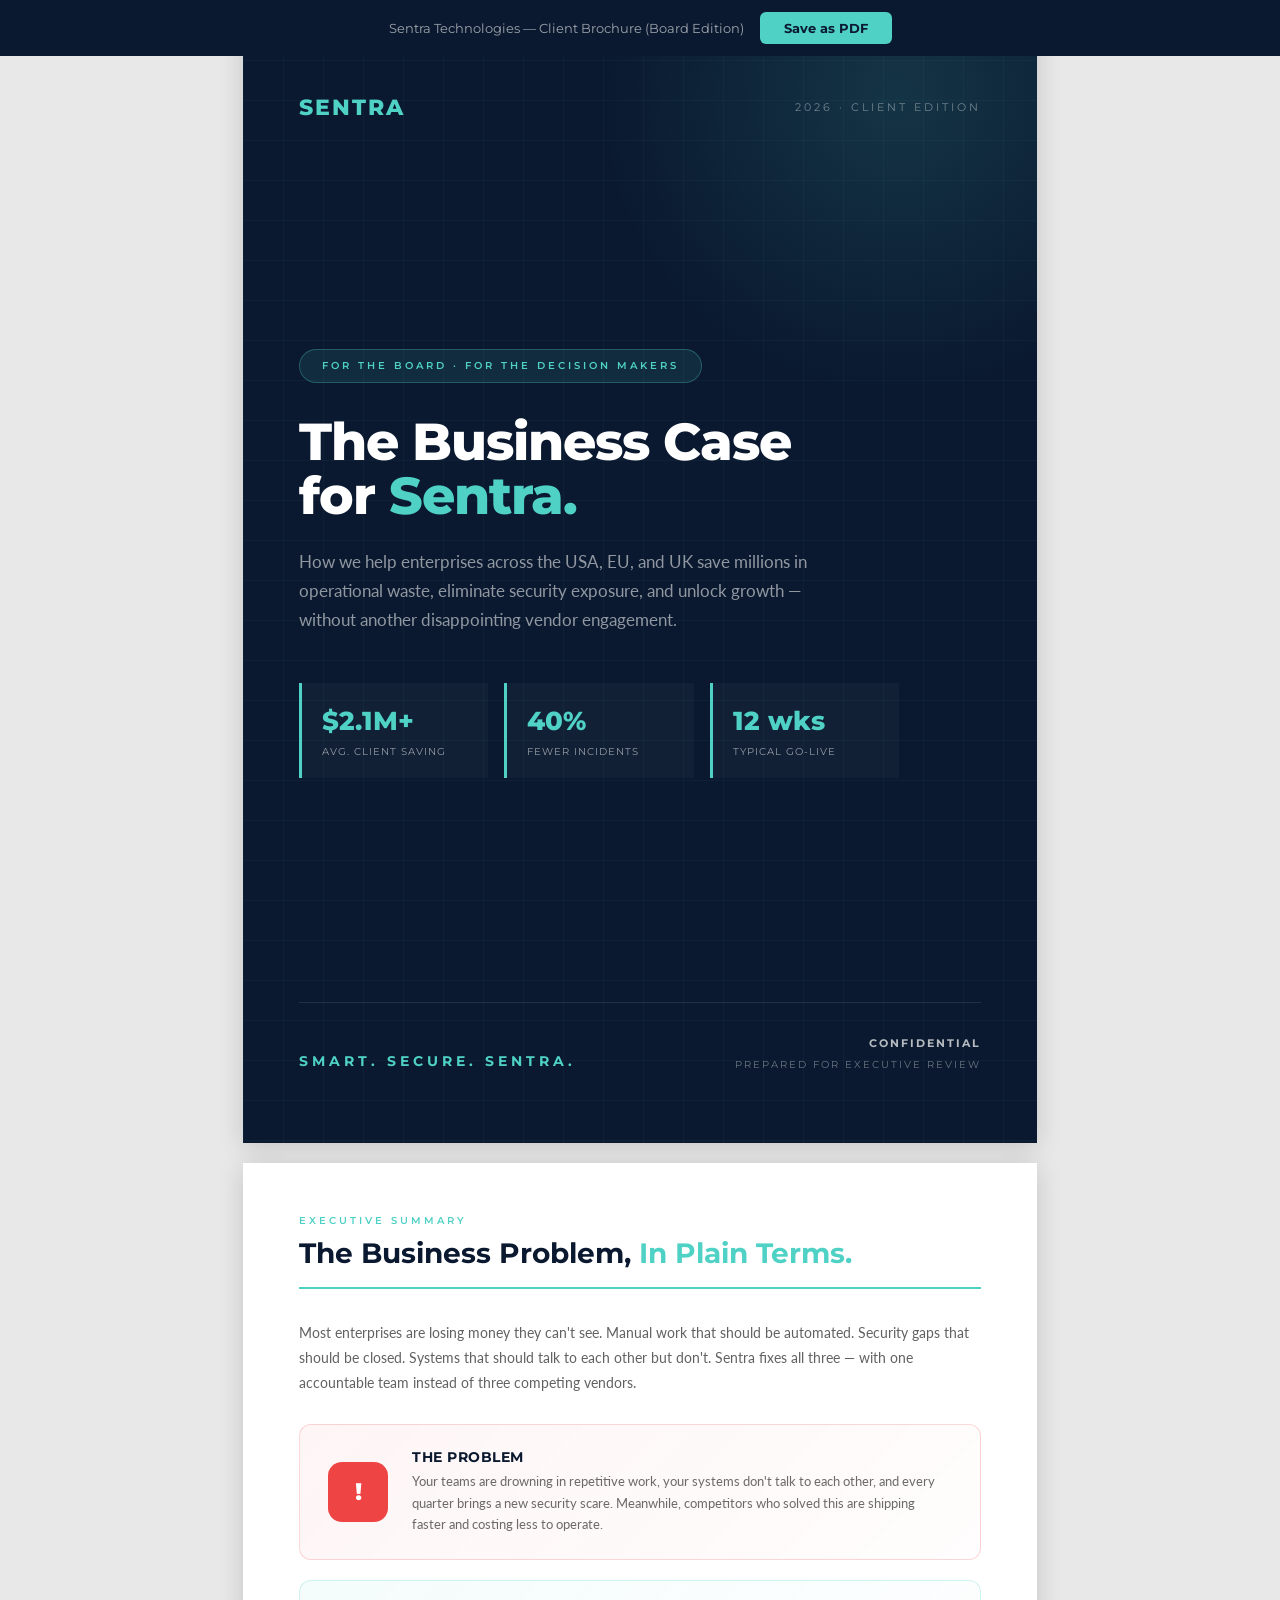
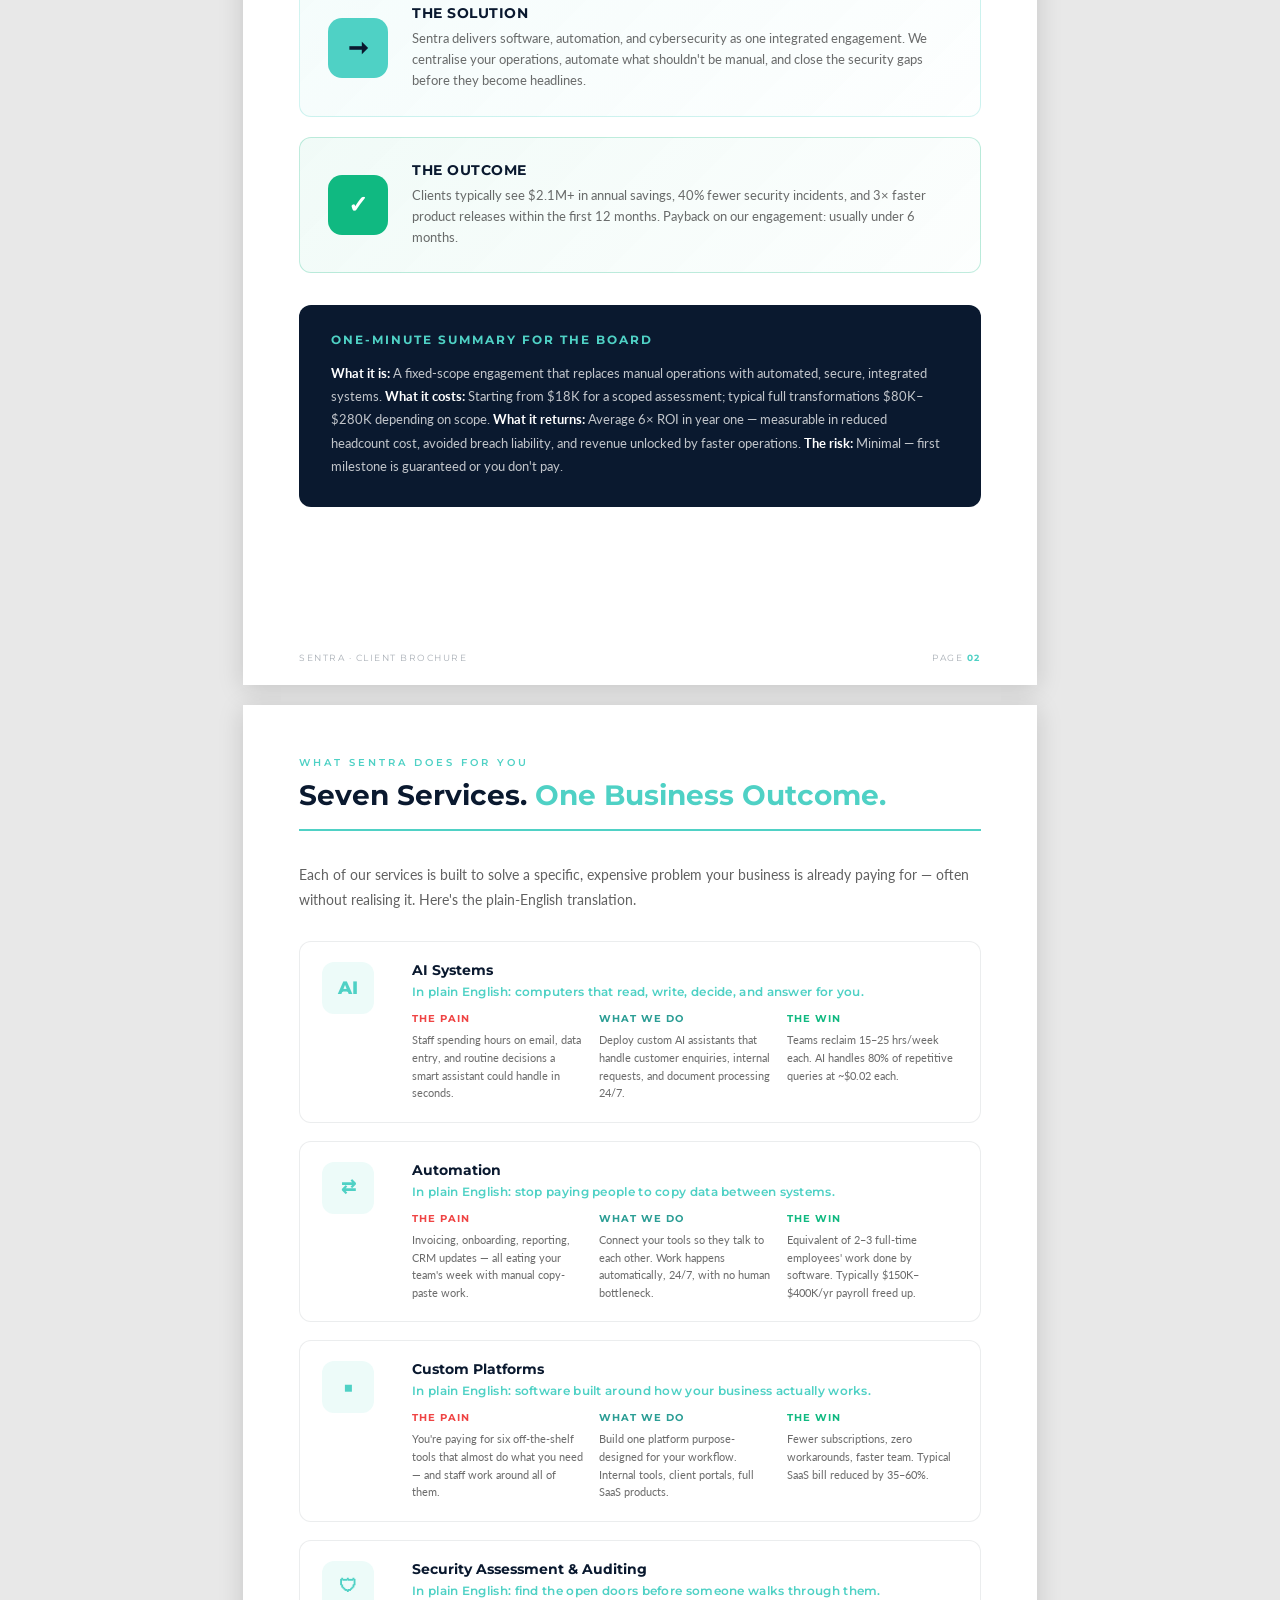
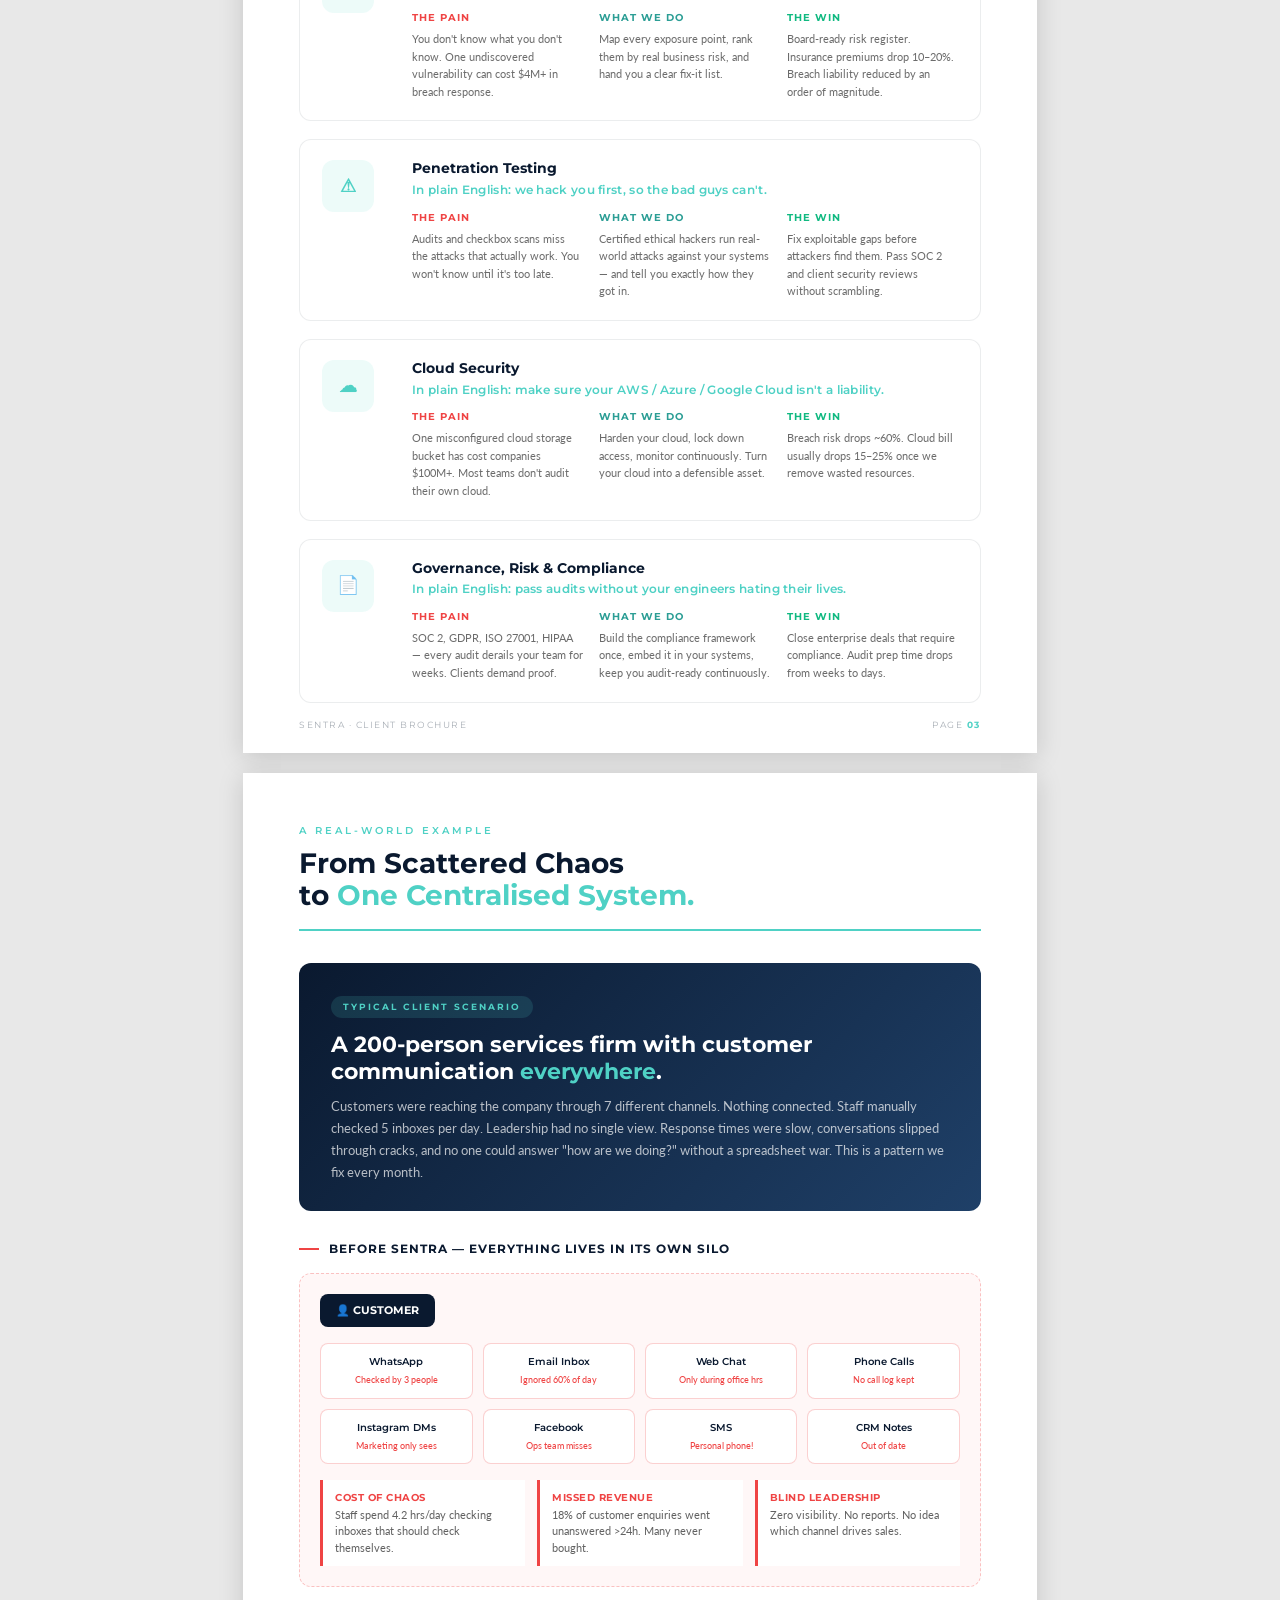
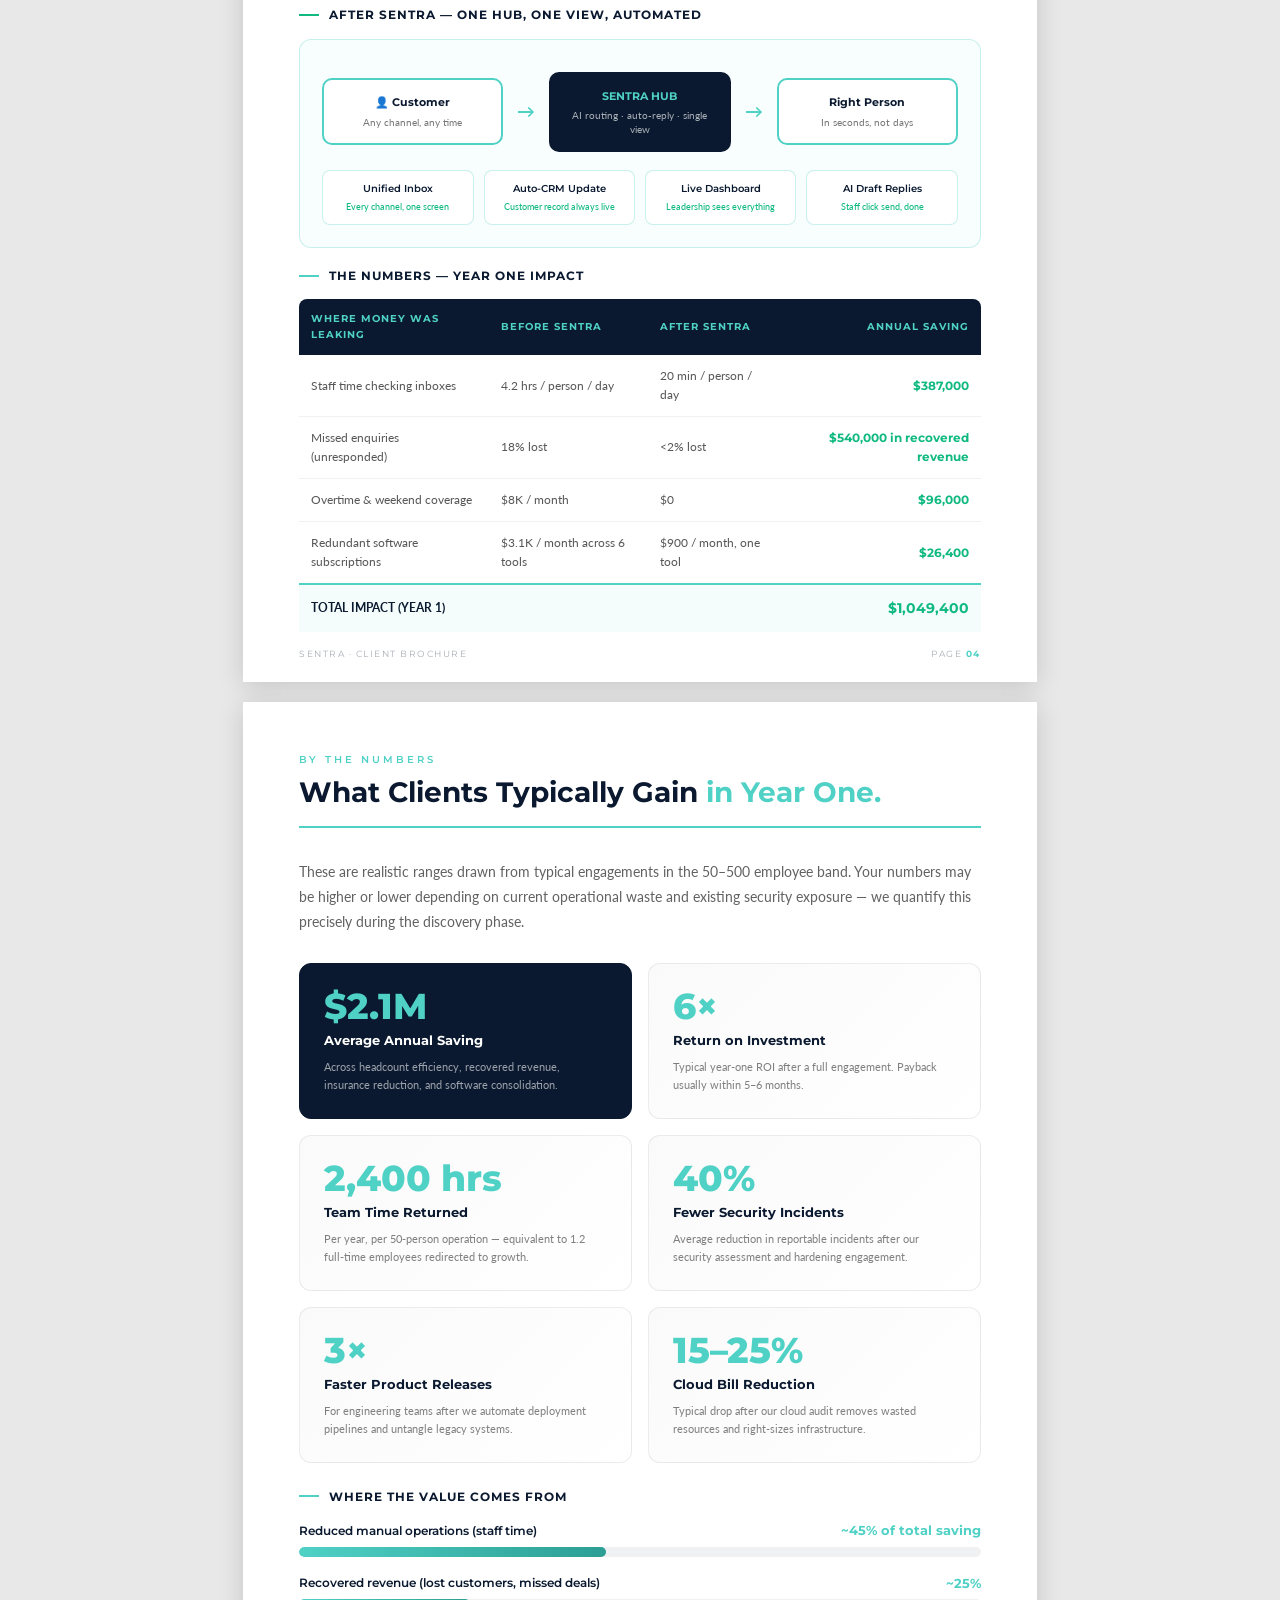
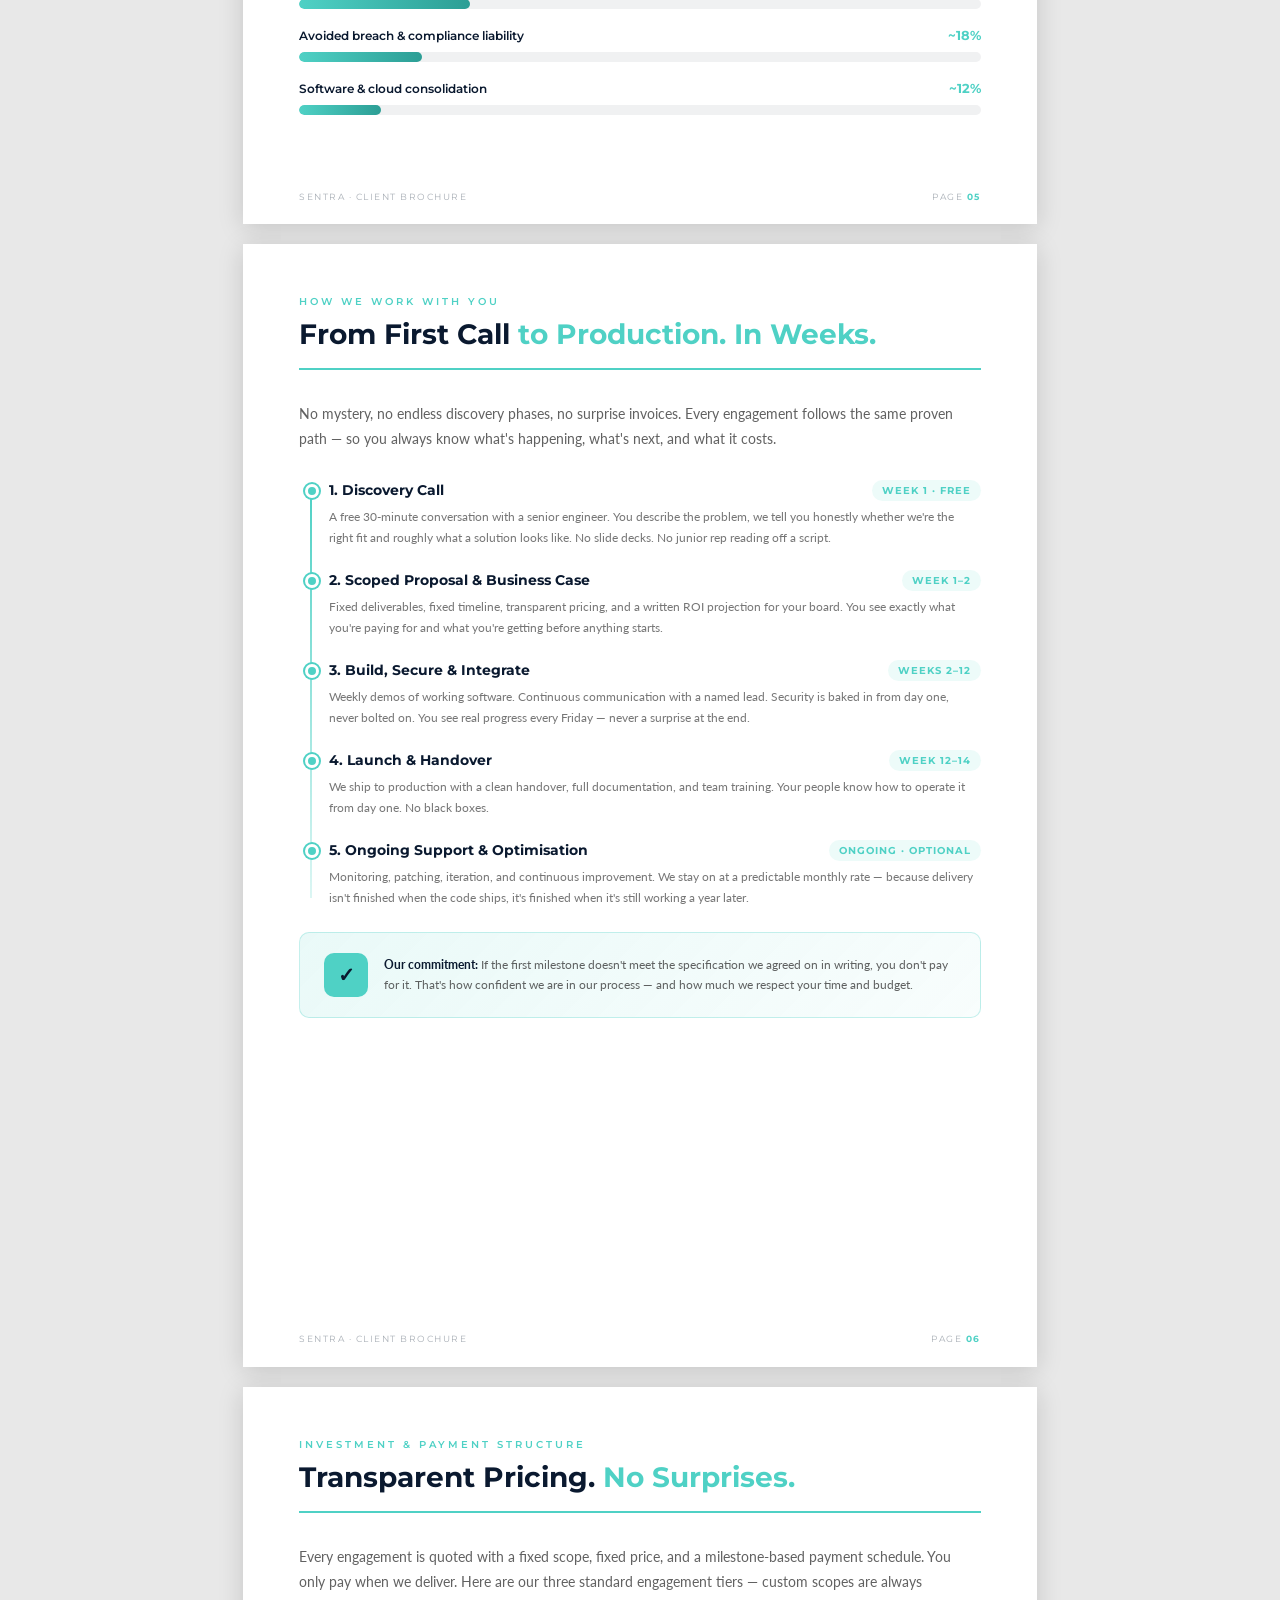
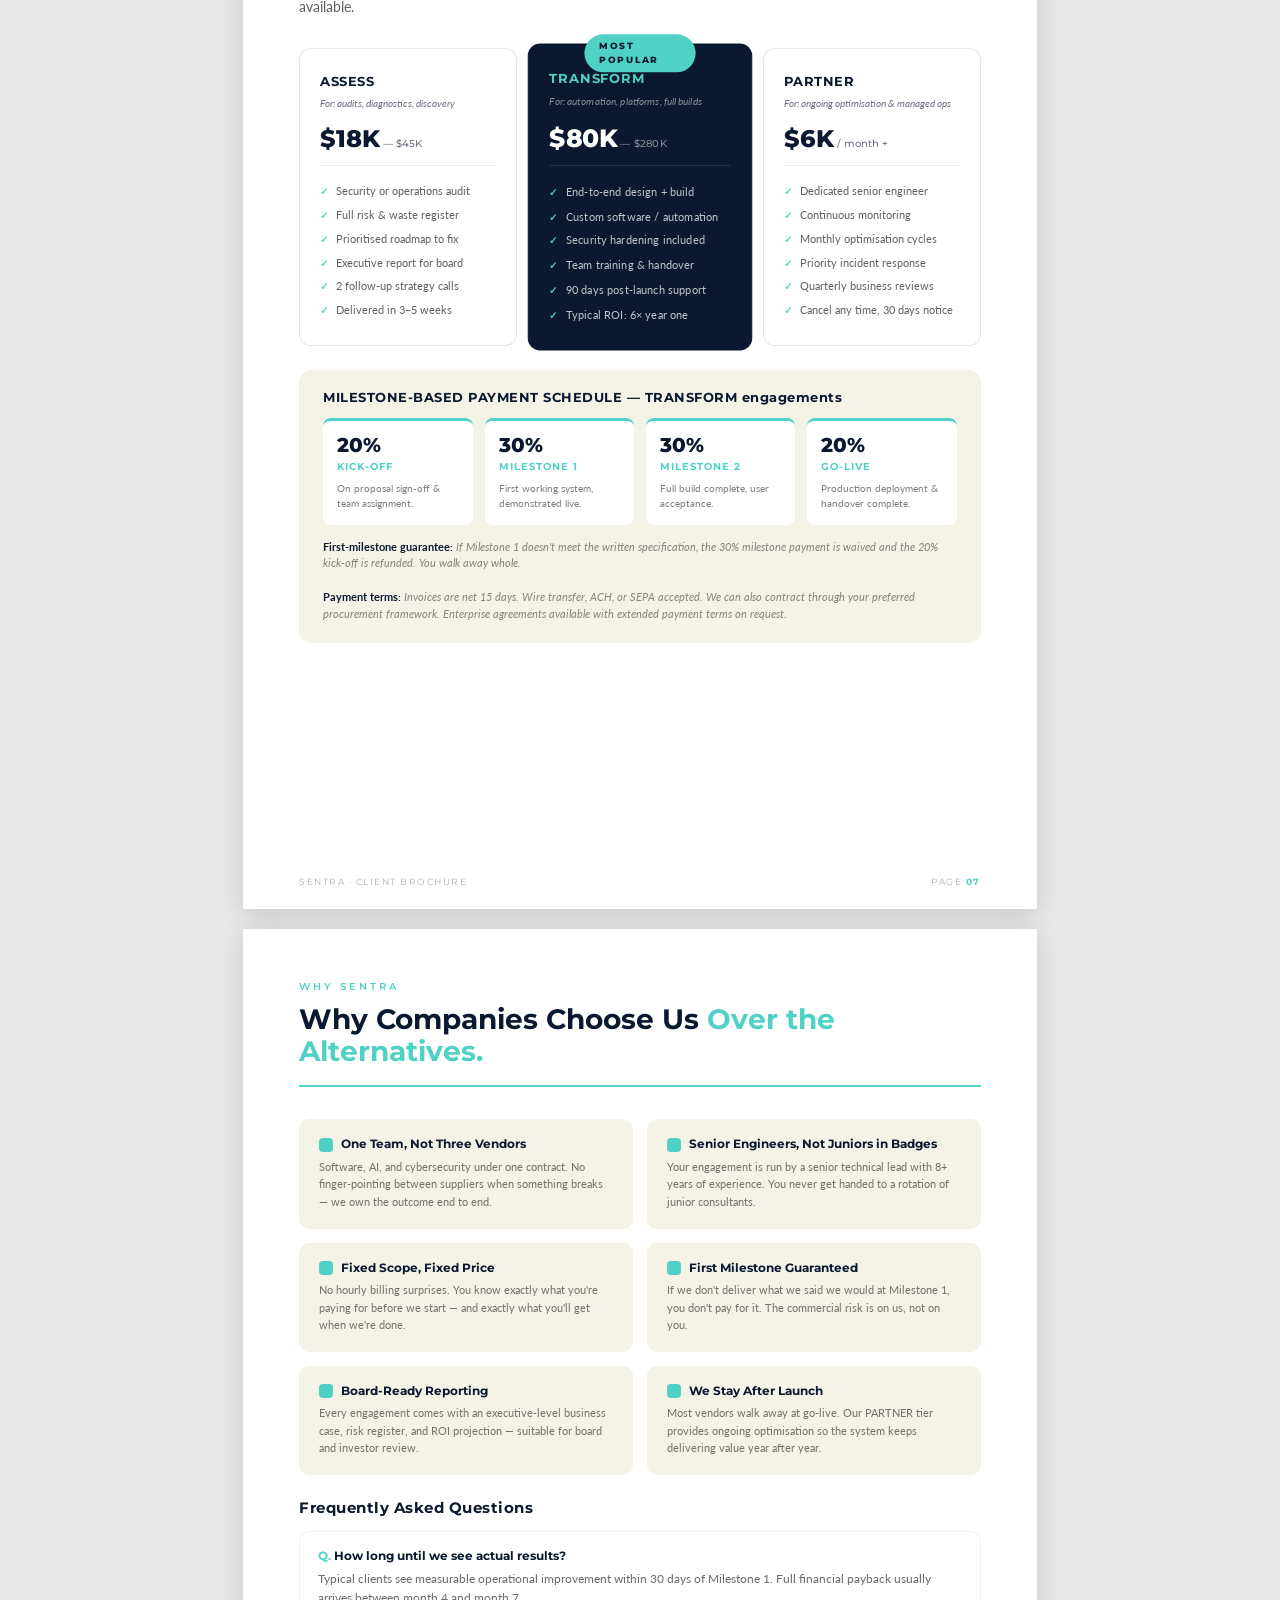
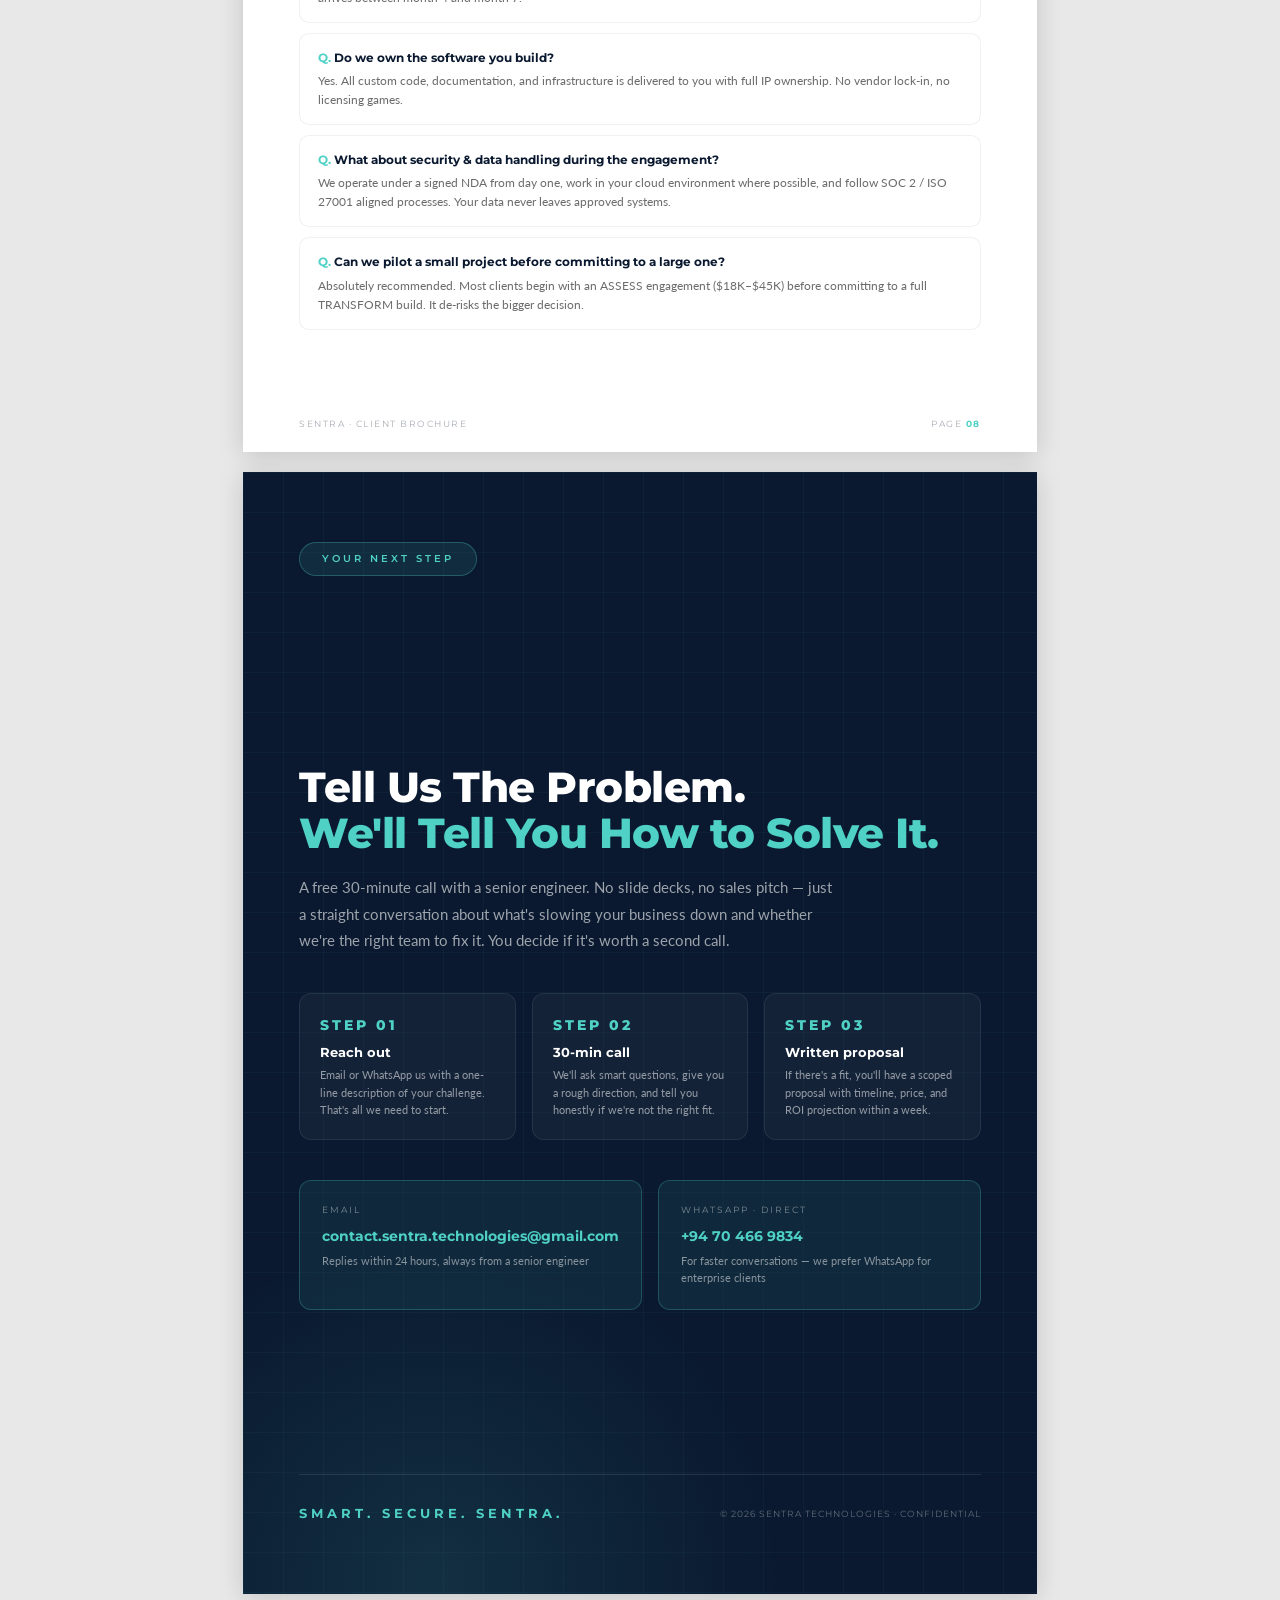
==== brochure-client.html @ e2a55023 "Add board-ready client brochure with flow chart, figures, and payment structure Co-Authored-By: Clau" ====
<!DOCTYPE html>
<html lang="en">
<head>
    <meta charset="UTF-8">
    <meta name="viewport" content="width=device-width, initial-scale=1.0">
    <title>Sentra Technologies — Client Brochure</title>
    <link href="https://fonts.googleapis.com/css2?family=Montserrat:wght@400;500;600;700;800&family=Lato:wght@300;400;700&display=swap" rel="stylesheet">
    <style>
        @page { size: A4; margin: 0; }
        @media print {
            body { -webkit-print-color-adjust: exact; print-color-adjust: exact; }
            .page { page-break-after: always; break-after: page; }
            .page:last-child { page-break-after: avoid; }
            .print-bar { display: none !important; }
        }

        *, *::before, *::after { margin: 0; padding: 0; box-sizing: border-box; }
        :root {
            --primary: #0A192F;
            --secondary: #1F4068;
            --accent: #4FD1C5;
            --accent-dark: #2C9E95;
            --light: #F5F2E7;
            --dark: #2C2C2C;
            --muted: #6b7280;
            --white: #ffffff;
            --success: #10b981;
            --warning: #f59e0b;
            --danger: #ef4444;
        }
        body {
            font-family: 'Lato', sans-serif;
            color: var(--dark);
            background: #e8e8e8;
            line-height: 1.6;
            -webkit-font-smoothing: antialiased;
        }
        h1, h2, h3, h4, h5 { font-family: 'Montserrat', sans-serif; line-height: 1.2; }

        .page {
            width: 210mm; min-height: 297mm;
            margin: 20px auto; background: var(--white);
            box-shadow: 0 4px 24px rgba(0,0,0,0.15);
            position: relative; overflow: hidden;
        }
        .page-inner { padding: 50px 56px; }

        /* Page number footer */
        .page-footer {
            position: absolute; bottom: 20px; left: 56px; right: 56px;
            display: flex; justify-content: space-between; align-items: center;
            font-family: 'Montserrat', sans-serif; font-size: 9px;
            color: rgba(10,25,47,0.35); letter-spacing: 1.5px; text-transform: uppercase;
        }
        .page-footer strong { color: var(--accent); font-weight: 700; }

        /* ============ PAGE 1: COVER ============ */
        .cover {
            background: var(--primary);
            display: flex; flex-direction: column; justify-content: space-between;
            padding: 70px 56px; position: relative; overflow: hidden;
            min-height: 297mm;
        }
        .cover::before {
            content: ''; position: absolute; inset: 0;
            background-image:
                linear-gradient(rgba(79, 209, 197, 0.04) 1px, transparent 1px),
                linear-gradient(90deg, rgba(79, 209, 197, 0.04) 1px, transparent 1px);
            background-size: 40px 40px;
        }
        .cover::after {
            content: ''; position: absolute;
            top: -20%; right: -20%; width: 600px; height: 600px;
            background: radial-gradient(circle, rgba(79, 209, 197, 0.15), transparent 70%);
            border-radius: 50%;
        }
        .cover-top, .cover-mid, .cover-bot { position: relative; z-index: 1; }
        .cover-top {
            display: flex; align-items: center; justify-content: space-between;
        }
        .cover-logo {
            font-family: 'Montserrat', sans-serif; font-weight: 800;
            color: var(--accent); font-size: 22px; letter-spacing: 2px;
        }
        .cover-year {
            color: rgba(255,255,255,0.4); font-family: 'Montserrat', sans-serif;
            font-size: 11px; letter-spacing: 3px;
        }
        .cover-badge {
            display: inline-block; padding: 8px 22px;
            background: rgba(79, 209, 197, 0.1); border: 1px solid rgba(79, 209, 197, 0.3);
            border-radius: 50px; color: var(--accent);
            font-family: 'Montserrat', sans-serif; font-weight: 600; font-size: 10px;
            letter-spacing: 3px; text-transform: uppercase; margin-bottom: 32px;
        }
        .cover h1 {
            color: var(--white); font-size: 52px; font-weight: 800;
            line-height: 1.05; letter-spacing: -1px; margin-bottom: 24px;
        }
        .cover h1 span { color: var(--accent); }
        .cover-sub {
            color: rgba(255,255,255,0.55); font-size: 17px;
            max-width: 560px; line-height: 1.7; margin-bottom: 48px;
        }
        .cover-stats-row {
            display: grid; grid-template-columns: repeat(3, 1fr); gap: 16px;
            max-width: 600px;
        }
        .cover-stat {
            padding: 18px 20px; border-left: 3px solid var(--accent);
            background: rgba(255,255,255,0.03);
        }
        .cover-stat .num {
            font-family: 'Montserrat', sans-serif; font-weight: 800;
            font-size: 26px; color: var(--accent); margin-bottom: 2px;
        }
        .cover-stat .lbl {
            font-size: 10px; color: rgba(255,255,255,0.55);
            font-family: 'Montserrat', sans-serif; letter-spacing: 1px; text-transform: uppercase;
        }
        .cover-bot {
            display: flex; align-items: flex-end; justify-content: space-between;
            padding-top: 32px; border-top: 1px solid rgba(255,255,255,0.1);
        }
        .cover-tagline {
            color: var(--accent); font-family: 'Montserrat', sans-serif;
            font-weight: 700; font-size: 14px; letter-spacing: 4px;
        }
        .cover-doc {
            color: rgba(255,255,255,0.4); font-family: 'Montserrat', sans-serif;
            font-size: 10px; letter-spacing: 2px; text-align: right;
        }
        .cover-doc strong { color: rgba(255,255,255,0.7); display: block; font-size: 11px; margin-bottom: 4px; }

        /* ============ COMMON PAGE HEADER ============ */
        .page-header {
            margin-bottom: 32px; padding-bottom: 18px;
            border-bottom: 2px solid var(--accent);
        }
        .page-label {
            font-family: 'Montserrat', sans-serif; font-weight: 600;
            font-size: 10px; letter-spacing: 3px; text-transform: uppercase;
            color: var(--accent); margin-bottom: 8px;
        }
        .page-title {
            font-size: 28px; font-weight: 700; color: var(--primary); line-height: 1.15;
        }
        .page-title span { color: var(--accent); }
        .page-intro {
            font-size: 13.5px; color: rgba(44,44,44,0.75);
            line-height: 1.85; margin-bottom: 28px;
        }

        /* ============ PAGE 2: EXECUTIVE SUMMARY ============ */
        .exec-grid {
            display: grid; grid-template-columns: 1fr; gap: 20px;
        }
        .exec-card {
            padding: 24px 28px; border-radius: 12px;
            border: 1px solid rgba(10,25,47,0.08);
            display: grid; grid-template-columns: 60px 1fr; gap: 24px;
            align-items: center;
        }
        .exec-card.problem { background: linear-gradient(135deg, rgba(239,68,68,0.05), rgba(239,68,68,0.01)); border-color: rgba(239,68,68,0.2); }
        .exec-card.solution { background: linear-gradient(135deg, rgba(79,209,197,0.06), rgba(79,209,197,0.01)); border-color: rgba(79,209,197,0.25); }
        .exec-card.outcome { background: linear-gradient(135deg, rgba(16,185,129,0.06), rgba(16,185,129,0.01)); border-color: rgba(16,185,129,0.25); }
        .exec-icon {
            width: 60px; height: 60px; border-radius: 14px;
            display: flex; align-items: center; justify-content: center;
            font-family: 'Montserrat', sans-serif; font-weight: 800; font-size: 24px;
        }
        .exec-card.problem .exec-icon { background: var(--danger); color: var(--white); }
        .exec-card.solution .exec-icon { background: var(--accent); color: var(--primary); }
        .exec-card.outcome .exec-icon { background: var(--success); color: var(--white); }
        .exec-card h4 {
            font-size: 14px; font-weight: 700; color: var(--primary); margin-bottom: 6px;
            letter-spacing: 0.5px;
        }
        .exec-card p { font-size: 12.5px; color: rgba(44,44,44,0.7); line-height: 1.7; }

        .board-summary {
            margin-top: 32px; padding: 28px 32px;
            background: var(--primary); border-radius: 12px; color: var(--white);
        }
        .board-summary h4 {
            font-size: 12px; color: var(--accent); letter-spacing: 2px;
            text-transform: uppercase; margin-bottom: 14px;
        }
        .board-summary p { font-size: 13px; line-height: 1.8; color: rgba(255,255,255,0.75); }
        .board-summary p strong { color: var(--white); }

        /* ============ PAGE 3: WHAT WE DO (translated) ============ */
        .product-list { display: flex; flex-direction: column; gap: 18px; }
        .product-row {
            display: grid; grid-template-columns: 70px 1fr;
            gap: 20px; padding: 20px 22px;
            border-radius: 12px; border: 1px solid rgba(10,25,47,0.08);
            background: var(--white);
        }
        .product-row:hover { border-color: rgba(79,209,197,0.3); }
        .product-ico {
            width: 52px; height: 52px; border-radius: 12px;
            background: rgba(79,209,197,0.1); color: var(--accent);
            display: flex; align-items: center; justify-content: center;
            font-family: 'Montserrat', sans-serif; font-weight: 800; font-size: 18px;
        }
        .product-body h4 {
            font-size: 14px; font-weight: 700; color: var(--primary); margin-bottom: 4px;
        }
        .product-translate {
            font-size: 11.5px; color: var(--accent);
            font-family: 'Montserrat', sans-serif; font-weight: 600;
            margin-bottom: 10px; letter-spacing: 0.3px;
        }
        .product-rowline {
            display: grid; grid-template-columns: 1fr 1fr 1fr;
            gap: 16px; margin-top: 10px;
        }
        .product-cell {
            font-size: 11px; line-height: 1.6;
        }
        .product-cell .k {
            display: block; font-family: 'Montserrat', sans-serif;
            font-weight: 700; color: var(--primary);
            font-size: 10px; letter-spacing: 1px; text-transform: uppercase;
            margin-bottom: 4px;
        }
        .product-cell.pain .k { color: var(--danger); }
        .product-cell.fix .k { color: var(--accent-dark); }
        .product-cell.win .k { color: var(--success); }
        .product-cell p { color: rgba(44,44,44,0.7); font-size: 11px; }

        /* ============ PAGE 4-5: FLOW CHART CASE STUDY ============ */
        .case-hero {
            background: linear-gradient(135deg, var(--primary), var(--secondary));
            color: var(--white); padding: 28px 32px; border-radius: 12px;
            margin-bottom: 28px;
        }
        .case-hero-label {
            display: inline-block; padding: 4px 12px;
            background: rgba(79,209,197,0.15); color: var(--accent);
            border-radius: 50px; font-family: 'Montserrat', sans-serif;
            font-size: 9px; font-weight: 700; letter-spacing: 2px;
            text-transform: uppercase; margin-bottom: 14px;
        }
        .case-hero h3 {
            font-size: 22px; font-weight: 700; margin-bottom: 10px;
        }
        .case-hero h3 span { color: var(--accent); }
        .case-hero p { font-size: 13px; color: rgba(255,255,255,0.7); line-height: 1.7; }

        .flow-title {
            font-family: 'Montserrat', sans-serif; font-size: 12px;
            font-weight: 700; color: var(--primary); margin-bottom: 14px;
            letter-spacing: 1px; text-transform: uppercase;
            display: flex; align-items: center; gap: 10px;
        }
        .flow-title::before {
            content: ''; width: 20px; height: 2px; background: var(--accent);
        }
        .flow-title.bad::before { background: var(--danger); }
        .flow-title.good::before { background: var(--success); }

        /* BEFORE (messy) */
        .flow-before {
            background: rgba(239,68,68,0.04); border: 1px dashed rgba(239,68,68,0.3);
            border-radius: 12px; padding: 20px; margin-bottom: 18px;
            position: relative;
        }
        .flow-customer {
            display: inline-block; padding: 8px 16px;
            background: var(--primary); color: var(--white); border-radius: 8px;
            font-family: 'Montserrat', sans-serif; font-size: 11px; font-weight: 700;
            margin-bottom: 16px;
        }
        .chaos-grid {
            display: grid; grid-template-columns: repeat(4, 1fr); gap: 10px;
        }
        .chaos-node {
            padding: 10px 12px; border-radius: 8px;
            background: var(--white); border: 1px solid rgba(239,68,68,0.25);
            font-family: 'Montserrat', sans-serif; font-size: 10px;
            font-weight: 600; color: var(--primary); text-align: center;
            position: relative;
        }
        .chaos-node .sub {
            display: block; font-weight: 500; font-size: 9px;
            color: var(--danger); margin-top: 3px; letter-spacing: 0;
            text-transform: none; font-family: 'Lato', sans-serif;
        }
        .chaos-problems {
            display: grid; grid-template-columns: repeat(3, 1fr); gap: 12px;
            margin-top: 16px;
        }
        .chaos-prob {
            padding: 10px 12px; background: var(--white);
            border-left: 3px solid var(--danger); font-size: 11px;
            color: rgba(44,44,44,0.75); line-height: 1.5;
        }
        .chaos-prob strong { display: block; color: var(--danger); font-size: 10px;
            font-family: 'Montserrat', sans-serif; margin-bottom: 2px;
            letter-spacing: 0.5px; text-transform: uppercase; }

        /* AFTER (clean) */
        .flow-after {
            background: rgba(79,209,197,0.04); border: 1px solid rgba(79,209,197,0.3);
            border-radius: 12px; padding: 22px; margin-bottom: 18px;
            position: relative;
        }
        .clean-flow {
            display: grid; grid-template-columns: 1fr 30px 1fr 30px 1fr;
            align-items: center; gap: 8px; margin: 10px 0 18px;
        }
        .clean-node {
            padding: 14px 10px; border-radius: 10px;
            background: var(--white); border: 2px solid var(--accent);
            text-align: center;
        }
        .clean-node.hub {
            background: var(--primary); border-color: var(--primary); color: var(--white);
        }
        .clean-node .n-title {
            font-family: 'Montserrat', sans-serif; font-size: 11px;
            font-weight: 700; color: var(--primary); margin-bottom: 4px;
        }
        .clean-node.hub .n-title { color: var(--accent); }
        .clean-node .n-sub {
            font-size: 9.5px; color: rgba(44,44,44,0.65); line-height: 1.4;
        }
        .clean-node.hub .n-sub { color: rgba(255,255,255,0.65); }
        .arrow {
            text-align: center; color: var(--accent); font-size: 18px; font-weight: 700;
        }
        .output-row {
            display: grid; grid-template-columns: repeat(4, 1fr); gap: 10px;
        }
        .output-node {
            padding: 10px 8px; border-radius: 8px;
            background: var(--white); border: 1px solid rgba(79,209,197,0.3);
            font-family: 'Montserrat', sans-serif; font-size: 10px;
            font-weight: 600; color: var(--primary); text-align: center;
        }
        .output-node .sub {
            display: block; font-weight: 500; font-size: 9px;
            color: var(--success); margin-top: 3px;
            font-family: 'Lato', sans-serif; text-transform: none;
        }

        /* Savings table */
        .savings-table {
            width: 100%; border-collapse: collapse; margin-top: 8px;
            font-size: 11.5px;
        }
        .savings-table thead th {
            background: var(--primary); color: var(--accent);
            padding: 12px; text-align: left;
            font-family: 'Montserrat', sans-serif; font-size: 10px;
            letter-spacing: 1px; text-transform: uppercase;
        }
        .savings-table thead th:first-child { border-top-left-radius: 8px; }
        .savings-table thead th:last-child { border-top-right-radius: 8px; text-align: right; }
        .savings-table tbody td {
            padding: 12px; border-bottom: 1px solid rgba(10,25,47,0.06);
            color: rgba(44,44,44,0.8);
        }
        .savings-table tbody td:last-child {
            text-align: right; font-family: 'Montserrat', sans-serif;
            font-weight: 700; color: var(--success);
        }
        .savings-table tbody tr:last-child td {
            border-bottom: none; background: rgba(79,209,197,0.06);
            font-weight: 700; color: var(--primary);
            border-top: 2px solid var(--accent);
        }
        .savings-table tbody tr:last-child td:last-child {
            color: var(--success); font-size: 14px;
        }

        /* ============ PAGE 6: FIGURES ============ */
        .figures-grid {
            display: grid; grid-template-columns: repeat(2, 1fr);
            gap: 16px; margin-bottom: 24px;
        }
        .fig-card {
            padding: 24px; border-radius: 12px;
            border: 1px solid rgba(10,25,47,0.08);
            background: linear-gradient(135deg, #fafafa, var(--white));
        }
        .fig-card .fig-num {
            font-family: 'Montserrat', sans-serif; font-weight: 800;
            font-size: 36px; color: var(--accent); line-height: 1; margin-bottom: 6px;
        }
        .fig-card .fig-label {
            font-family: 'Montserrat', sans-serif; font-weight: 700;
            font-size: 13px; color: var(--primary); margin-bottom: 8px;
        }
        .fig-card .fig-desc {
            font-size: 11px; color: rgba(44,44,44,0.6); line-height: 1.6;
        }
        .fig-card.primary {
            background: var(--primary); border-color: var(--primary);
        }
        .fig-card.primary .fig-num { color: var(--accent); }
        .fig-card.primary .fig-label { color: var(--white); }
        .fig-card.primary .fig-desc { color: rgba(255,255,255,0.6); }

        .impact-bars { margin-top: 8px; }
        .impact-bar {
            margin-bottom: 16px;
        }
        .impact-bar-label {
            display: flex; justify-content: space-between; align-items: center;
            margin-bottom: 6px;
        }
        .impact-bar-label .metric {
            font-family: 'Montserrat', sans-serif; font-size: 12px;
            font-weight: 600; color: var(--primary);
        }
        .impact-bar-label .val {
            font-family: 'Montserrat', sans-serif; font-size: 13px;
            font-weight: 700; color: var(--accent);
        }
        .impact-bar-track {
            height: 10px; background: rgba(10,25,47,0.06);
            border-radius: 6px; overflow: hidden;
        }
        .impact-bar-fill {
            height: 100%; background: linear-gradient(90deg, var(--accent), var(--accent-dark));
            border-radius: 6px;
        }

        /* ============ PAGE 7: ENGAGEMENT ============ */
        .engage-timeline {
            position: relative; padding-left: 30px; margin-top: 10px;
        }
        .engage-timeline::before {
            content: ''; position: absolute; top: 10px; bottom: 10px; left: 11px;
            width: 2px; background: linear-gradient(to bottom, var(--accent), rgba(79,209,197,0.2));
        }
        .engage-step {
            position: relative; margin-bottom: 22px;
        }
        .engage-step::before {
            content: ''; position: absolute; left: -24px; top: 4px;
            width: 14px; height: 14px; border-radius: 50%;
            background: var(--accent); border: 3px solid var(--white);
            box-shadow: 0 0 0 2px var(--accent);
        }
        .engage-step-head {
            display: flex; align-items: center; justify-content: space-between;
            margin-bottom: 6px;
        }
        .engage-step h4 {
            font-size: 14px; font-weight: 700; color: var(--primary);
        }
        .engage-step .week {
            font-family: 'Montserrat', sans-serif; font-size: 9.5px;
            font-weight: 700; color: var(--accent);
            padding: 3px 10px; background: rgba(79,209,197,0.1);
            border-radius: 50px; letter-spacing: 1px; text-transform: uppercase;
        }
        .engage-step p { font-size: 12px; color: rgba(44,44,44,0.65); line-height: 1.7; }

        .guarantee-bar {
            margin-top: 24px; padding: 20px 24px;
            background: linear-gradient(135deg, rgba(79,209,197,0.12), rgba(79,209,197,0.04));
            border: 1px solid rgba(79,209,197,0.3); border-radius: 10px;
            display: flex; align-items: center; gap: 16px;
        }
        .guarantee-badge {
            flex-shrink: 0; width: 44px; height: 44px; border-radius: 10px;
            background: var(--accent); color: var(--primary);
            display: flex; align-items: center; justify-content: center;
            font-weight: 800; font-size: 20px; font-family: 'Montserrat', sans-serif;
        }
        .guarantee-bar p {
            font-size: 12px; color: rgba(44,44,44,0.75); line-height: 1.7;
        }
        .guarantee-bar strong { color: var(--primary); }

        /* ============ PAGE 8: PAYMENT ============ */
        .tier-grid {
            display: grid; grid-template-columns: repeat(3, 1fr); gap: 14px;
            margin-bottom: 24px;
        }
        .tier-card {
            padding: 22px 20px; border-radius: 12px;
            border: 1px solid rgba(10,25,47,0.1);
            background: var(--white); position: relative;
        }
        .tier-card.featured {
            background: var(--primary); border-color: var(--primary);
            transform: scale(1.03);
        }
        .tier-card.featured .tier-feat-tag {
            position: absolute; top: -10px; left: 50%; transform: translateX(-50%);
            padding: 4px 14px; background: var(--accent); color: var(--primary);
            border-radius: 50px; font-family: 'Montserrat', sans-serif;
            font-size: 9px; font-weight: 800; letter-spacing: 1.5px;
            text-transform: uppercase;
        }
        .tier-name {
            font-family: 'Montserrat', sans-serif; font-weight: 700;
            font-size: 13px; color: var(--primary); margin-bottom: 4px;
            letter-spacing: 0.5px;
        }
        .tier-card.featured .tier-name { color: var(--accent); }
        .tier-for {
            font-size: 10px; color: var(--muted); margin-bottom: 16px;
            font-style: italic;
        }
        .tier-card.featured .tier-for { color: rgba(255,255,255,0.5); }
        .tier-price {
            font-family: 'Montserrat', sans-serif; font-weight: 800;
            font-size: 24px; color: var(--primary); line-height: 1; margin-bottom: 4px;
        }
        .tier-card.featured .tier-price { color: var(--white); }
        .tier-price .per {
            font-size: 10px; color: var(--muted); font-weight: 500;
        }
        .tier-card.featured .tier-price .per { color: rgba(255,255,255,0.5); }
        .tier-divider {
            height: 1px; background: rgba(10,25,47,0.08); margin: 14px 0;
        }
        .tier-card.featured .tier-divider { background: rgba(255,255,255,0.1); }
        .tier-features { list-style: none; }
        .tier-features li {
            font-size: 10.5px; color: rgba(44,44,44,0.75); padding: 4px 0 4px 16px;
            position: relative; line-height: 1.5;
        }
        .tier-card.featured .tier-features li { color: rgba(255,255,255,0.75); }
        .tier-features li::before {
            content: '\2713'; position: absolute; left: 0; top: 4px;
            color: var(--accent); font-weight: 700; font-size: 10px;
        }

        .pay-schedule {
            margin-top: 12px;
            background: var(--light); border-radius: 12px; padding: 20px 24px;
        }
        .pay-schedule h4 {
            font-size: 13px; font-weight: 700; color: var(--primary);
            margin-bottom: 12px; letter-spacing: 0.5px;
        }
        .pay-schedule-row {
            display: grid; grid-template-columns: repeat(4, 1fr); gap: 12px;
        }
        .pay-step {
            padding: 14px; background: var(--white); border-radius: 8px;
            border-top: 3px solid var(--accent);
        }
        .pay-step .pct {
            font-family: 'Montserrat', sans-serif; font-weight: 800;
            font-size: 20px; color: var(--primary); line-height: 1;
        }
        .pay-step .stage {
            font-family: 'Montserrat', sans-serif; font-size: 10px;
            color: var(--accent); font-weight: 700; margin-top: 4px;
            letter-spacing: 1px; text-transform: uppercase;
        }
        .pay-step .when {
            font-size: 10px; color: rgba(44,44,44,0.6); margin-top: 6px; line-height: 1.5;
        }

        .pay-note {
            font-size: 10.5px; color: rgba(44,44,44,0.55);
            line-height: 1.6; margin-top: 14px; font-style: italic;
        }
        .pay-note strong { color: var(--primary); font-style: normal; }

        /* ============ PAGE 9: WHY + FAQ ============ */
        .why-grid {
            display: grid; grid-template-columns: 1fr 1fr; gap: 14px;
            margin-bottom: 24px;
        }
        .why-card {
            padding: 18px 20px; border-radius: 10px;
            background: var(--light);
        }
        .why-card h5 {
            font-size: 12px; font-weight: 700; color: var(--primary);
            margin-bottom: 6px; display: flex; align-items: center; gap: 8px;
        }
        .why-card h5::before {
            content: ''; width: 14px; height: 14px; border-radius: 4px;
            background: var(--accent); flex-shrink: 0;
        }
        .why-card p { font-size: 11px; color: rgba(44,44,44,0.65); line-height: 1.6; }

        .faq-list { margin-top: 10px; }
        .faq-item {
            padding: 14px 18px; margin-bottom: 10px;
            border-radius: 10px; background: var(--white);
            border: 1px solid rgba(10,25,47,0.06);
        }
        .faq-q {
            font-family: 'Montserrat', sans-serif; font-size: 12px;
            font-weight: 700; color: var(--primary); margin-bottom: 5px;
        }
        .faq-q::before { content: 'Q. '; color: var(--accent); }
        .faq-a { font-size: 11.5px; color: rgba(44,44,44,0.7); line-height: 1.65; }

        /* ============ PAGE 10: CTA ============ */
        .cta-page {
            background: var(--primary); min-height: 297mm;
            display: flex; flex-direction: column; justify-content: space-between;
            padding: 70px 56px; position: relative; overflow: hidden;
        }
        .cta-page::before {
            content: ''; position: absolute; inset: 0;
            background-image:
                linear-gradient(rgba(79, 209, 197, 0.04) 1px, transparent 1px),
                linear-gradient(90deg, rgba(79, 209, 197, 0.04) 1px, transparent 1px);
            background-size: 40px 40px;
        }
        .cta-page::after {
            content: ''; position: absolute;
            bottom: -30%; left: -20%; width: 700px; height: 700px;
            background: radial-gradient(circle, rgba(79, 209, 197, 0.12), transparent 70%);
            border-radius: 50%;
        }
        .cta-top, .cta-mid, .cta-bot { position: relative; z-index: 1; }
        .cta-top .cover-badge { margin-bottom: 24px; }
        .cta-mid h2 {
            color: var(--white); font-size: 42px; font-weight: 800;
            line-height: 1.1; margin-bottom: 18px; letter-spacing: -0.5px;
        }
        .cta-mid h2 span { color: var(--accent); }
        .cta-mid .lead {
            color: rgba(255,255,255,0.6); font-size: 15px;
            max-width: 540px; line-height: 1.75; margin-bottom: 40px;
        }

        .cta-steps {
            display: grid; grid-template-columns: repeat(3, 1fr); gap: 16px;
            margin-bottom: 40px;
        }
        .cta-step {
            padding: 20px; background: rgba(255,255,255,0.04);
            border: 1px solid rgba(255,255,255,0.08); border-radius: 12px;
        }
        .cta-step-num {
            font-family: 'Montserrat', sans-serif; font-weight: 800;
            font-size: 14px; color: var(--accent); margin-bottom: 8px;
            letter-spacing: 3px;
        }
        .cta-step h5 {
            font-size: 13px; font-weight: 700; color: var(--white); margin-bottom: 6px;
        }
        .cta-step p { font-size: 11px; color: rgba(255,255,255,0.55); line-height: 1.6; }

        .cta-contact {
            display: grid; grid-template-columns: 1fr 1fr; gap: 16px;
        }
        .cta-contact-card {
            padding: 22px; background: rgba(79,209,197,0.08);
            border: 1px solid rgba(79,209,197,0.25); border-radius: 12px;
        }
        .cta-contact-card .cc-label {
            font-family: 'Montserrat', sans-serif; font-size: 9px;
            color: rgba(255,255,255,0.45); letter-spacing: 2px;
            text-transform: uppercase; margin-bottom: 8px;
        }
        .cta-contact-card .cc-value {
            font-family: 'Montserrat', sans-serif; font-size: 14px;
            font-weight: 700; color: var(--accent);
        }
        .cta-contact-card .cc-sub {
            font-size: 11px; color: rgba(255,255,255,0.5); margin-top: 4px;
        }

        .cta-bot {
            padding-top: 28px; border-top: 1px solid rgba(255,255,255,0.1);
            display: flex; justify-content: space-between; align-items: center;
        }
        .cta-bot .sl {
            color: var(--accent); font-family: 'Montserrat', sans-serif;
            font-weight: 700; font-size: 13px; letter-spacing: 4px;
        }
        .cta-bot .cp {
            color: rgba(255,255,255,0.35); font-family: 'Montserrat', sans-serif;
            font-size: 9px; letter-spacing: 1px;
        }

        /* ============ PRINT BUTTON (screen only) ============ */
        .print-bar {
            position: fixed; top: 0; left: 0; right: 0;
            background: var(--primary); padding: 12px 24px;
            display: flex; align-items: center; justify-content: center; gap: 16px;
            z-index: 9999;
        }
        .print-bar span { color: rgba(255,255,255,0.6); font-size: 13px; font-family: 'Montserrat', sans-serif; }
        .print-btn {
            padding: 8px 24px; border-radius: 6px; border: none;
            background: var(--accent); color: var(--primary);
            font-family: 'Montserrat', sans-serif; font-weight: 700; font-size: 13px;
            cursor: pointer;
        }
    </style>
</head>
<body>

<div class="print-bar">
    <span>Sentra Technologies — Client Brochure (Board Edition)</span>
    <button class="print-btn" onclick="window.print()">Save as PDF</button>
</div>

<!-- ====================================================== -->
<!-- PAGE 1: COVER                                          -->
<!-- ====================================================== -->
<div class="page cover">
    <div class="cover-top">
        <div class="cover-logo">SENTRA</div>
        <div class="cover-year">2026 &middot; CLIENT EDITION</div>
    </div>
    <div class="cover-mid">
        <div class="cover-badge">For the Board &middot; For the Decision Makers</div>
        <h1>The Business Case<br>for <span>Sentra.</span></h1>
        <p class="cover-sub">
            How we help enterprises across the USA, EU, and UK save millions in operational waste, eliminate security exposure, and unlock growth &mdash; without another disappointing vendor engagement.
        </p>
        <div class="cover-stats-row">
            <div class="cover-stat">
                <div class="num">$2.1M+</div>
                <div class="lbl">Avg. client saving</div>
            </div>
            <div class="cover-stat">
                <div class="num">40%</div>
                <div class="lbl">Fewer incidents</div>
            </div>
            <div class="cover-stat">
                <div class="num">12 wks</div>
                <div class="lbl">Typical go-live</div>
            </div>
        </div>
    </div>
    <div class="cover-bot">
        <div class="cover-tagline">SMART. SECURE. SENTRA.</div>
        <div class="cover-doc">
            <strong>CONFIDENTIAL</strong>
            PREPARED FOR EXECUTIVE REVIEW
        </div>
    </div>
</div>

<!-- ====================================================== -->
<!-- PAGE 2: EXECUTIVE SUMMARY                              -->
<!-- ====================================================== -->
<div class="page">
    <div class="page-inner">
        <div class="page-header">
            <div class="page-label">Executive Summary</div>
            <h2 class="page-title">The Business Problem, <span>In Plain Terms.</span></h2>
        </div>

        <p class="page-intro">
            Most enterprises are losing money they can't see. Manual work that should be automated. Security gaps that should be closed. Systems that should talk to each other but don't. Sentra fixes all three &mdash; with one accountable team instead of three competing vendors.
        </p>

        <div class="exec-grid">
            <div class="exec-card problem">
                <div class="exec-icon">!</div>
                <div>
                    <h4>THE PROBLEM</h4>
                    <p>Your teams are drowning in repetitive work, your systems don't talk to each other, and every quarter brings a new security scare. Meanwhile, competitors who solved this are shipping faster and costing less to operate.</p>
                </div>
            </div>
            <div class="exec-card solution">
                <div class="exec-icon">&#10142;</div>
                <div>
                    <h4>THE SOLUTION</h4>
                    <p>Sentra delivers software, automation, and cybersecurity as one integrated engagement. We centralise your operations, automate what shouldn't be manual, and close the security gaps before they become headlines.</p>
                </div>
            </div>
            <div class="exec-card outcome">
                <div class="exec-icon">&#10003;</div>
                <div>
                    <h4>THE OUTCOME</h4>
                    <p>Clients typically see $2.1M+ in annual savings, 40% fewer security incidents, and 3&times; faster product releases within the first 12 months. Payback on our engagement: usually under 6 months.</p>
                </div>
            </div>
        </div>

        <div class="board-summary">
            <h4>One-Minute Summary for the Board</h4>
            <p>
                <strong>What it is:</strong> A fixed-scope engagement that replaces manual operations with automated, secure, integrated systems. <strong>What it costs:</strong> Starting from $18K for a scoped assessment; typical full transformations $80K&ndash;$280K depending on scope. <strong>What it returns:</strong> Average 6&times; ROI in year one &mdash; measurable in reduced headcount cost, avoided breach liability, and revenue unlocked by faster operations. <strong>The risk:</strong> Minimal &mdash; first milestone is guaranteed or you don't pay.
            </p>
        </div>
    </div>
    <div class="page-footer">
        <span>SENTRA &middot; CLIENT BROCHURE</span>
        <span>PAGE <strong>02</strong></span>
    </div>
</div>

<!-- ====================================================== -->
<!-- PAGE 3: WHAT WE DO (translated to business outcomes)   -->
<!-- ====================================================== -->
<div class="page">
    <div class="page-inner">
        <div class="page-header">
            <div class="page-label">What Sentra Does For You</div>
            <h2 class="page-title">Seven Services. <span>One Business Outcome.</span></h2>
        </div>

        <p class="page-intro">
            Each of our services is built to solve a specific, expensive problem your business is already paying for &mdash; often without realising it. Here's the plain-English translation.
        </p>

        <div class="product-list">

            <div class="product-row">
                <div class="product-ico">AI</div>
                <div class="product-body">
                    <h4>AI Systems</h4>
                    <div class="product-translate">In plain English: computers that read, write, decide, and answer for you.</div>
                    <div class="product-rowline">
                        <div class="product-cell pain"><span class="k">The Pain</span><p>Staff spending hours on email, data entry, and routine decisions a smart assistant could handle in seconds.</p></div>
                        <div class="product-cell fix"><span class="k">What We Do</span><p>Deploy custom AI assistants that handle customer enquiries, internal requests, and document processing 24/7.</p></div>
                        <div class="product-cell win"><span class="k">The Win</span><p>Teams reclaim 15&ndash;25 hrs/week each. AI handles 80% of repetitive queries at ~$0.02 each.</p></div>
                    </div>
                </div>
            </div>

            <div class="product-row">
                <div class="product-ico">&#8644;</div>
                <div class="product-body">
                    <h4>Automation</h4>
                    <div class="product-translate">In plain English: stop paying people to copy data between systems.</div>
                    <div class="product-rowline">
                        <div class="product-cell pain"><span class="k">The Pain</span><p>Invoicing, onboarding, reporting, CRM updates &mdash; all eating your team's week with manual copy-paste work.</p></div>
                        <div class="product-cell fix"><span class="k">What We Do</span><p>Connect your tools so they talk to each other. Work happens automatically, 24/7, with no human bottleneck.</p></div>
                        <div class="product-cell win"><span class="k">The Win</span><p>Equivalent of 2&ndash;3 full-time employees' work done by software. Typically $150K&ndash;$400K/yr payroll freed up.</p></div>
                    </div>
                </div>
            </div>

            <div class="product-row">
                <div class="product-ico">&#9632;</div>
                <div class="product-body">
                    <h4>Custom Platforms</h4>
                    <div class="product-translate">In plain English: software built around how your business actually works.</div>
                    <div class="product-rowline">
                        <div class="product-cell pain"><span class="k">The Pain</span><p>You're paying for six off-the-shelf tools that almost do what you need &mdash; and staff work around all of them.</p></div>
                        <div class="product-cell fix"><span class="k">What We Do</span><p>Build one platform purpose-designed for your workflow. Internal tools, client portals, full SaaS products.</p></div>
                        <div class="product-cell win"><span class="k">The Win</span><p>Fewer subscriptions, zero workarounds, faster team. Typical SaaS bill reduced by 35&ndash;60%.</p></div>
                    </div>
                </div>
            </div>

            <div class="product-row">
                <div class="product-ico">&#128737;</div>
                <div class="product-body">
                    <h4>Security Assessment &amp; Auditing</h4>
                    <div class="product-translate">In plain English: find the open doors before someone walks through them.</div>
                    <div class="product-rowline">
                        <div class="product-cell pain"><span class="k">The Pain</span><p>You don't know what you don't know. One undiscovered vulnerability can cost $4M+ in breach response.</p></div>
                        <div class="product-cell fix"><span class="k">What We Do</span><p>Map every exposure point, rank them by real business risk, and hand you a clear fix-it list.</p></div>
                        <div class="product-cell win"><span class="k">The Win</span><p>Board-ready risk register. Insurance premiums drop 10&ndash;20%. Breach liability reduced by an order of magnitude.</p></div>
                    </div>
                </div>
            </div>

            <div class="product-row">
                <div class="product-ico">&#9888;</div>
                <div class="product-body">
                    <h4>Penetration Testing</h4>
                    <div class="product-translate">In plain English: we hack you first, so the bad guys can't.</div>
                    <div class="product-rowline">
                        <div class="product-cell pain"><span class="k">The Pain</span><p>Audits and checkbox scans miss the attacks that actually work. You won't know until it's too late.</p></div>
                        <div class="product-cell fix"><span class="k">What We Do</span><p>Certified ethical hackers run real-world attacks against your systems &mdash; and tell you exactly how they got in.</p></div>
                        <div class="product-cell win"><span class="k">The Win</span><p>Fix exploitable gaps before attackers find them. Pass SOC 2 and client security reviews without scrambling.</p></div>
                    </div>
                </div>
            </div>

            <div class="product-row">
                <div class="product-ico">&#9729;</div>
                <div class="product-body">
                    <h4>Cloud Security</h4>
                    <div class="product-translate">In plain English: make sure your AWS / Azure / Google Cloud isn't a liability.</div>
                    <div class="product-rowline">
                        <div class="product-cell pain"><span class="k">The Pain</span><p>One misconfigured cloud storage bucket has cost companies $100M+. Most teams don't audit their own cloud.</p></div>
                        <div class="product-cell fix"><span class="k">What We Do</span><p>Harden your cloud, lock down access, monitor continuously. Turn your cloud into a defensible asset.</p></div>
                        <div class="product-cell win"><span class="k">The Win</span><p>Breach risk drops ~60%. Cloud bill usually drops 15&ndash;25% once we remove wasted resources.</p></div>
                    </div>
                </div>
            </div>

            <div class="product-row">
                <div class="product-ico">&#128196;</div>
                <div class="product-body">
                    <h4>Governance, Risk &amp; Compliance</h4>
                    <div class="product-translate">In plain English: pass audits without your engineers hating their lives.</div>
                    <div class="product-rowline">
                        <div class="product-cell pain"><span class="k">The Pain</span><p>SOC 2, GDPR, ISO 27001, HIPAA &mdash; every audit derails your team for weeks. Clients demand proof.</p></div>
                        <div class="product-cell fix"><span class="k">What We Do</span><p>Build the compliance framework once, embed it in your systems, keep you audit-ready continuously.</p></div>
                        <div class="product-cell win"><span class="k">The Win</span><p>Close enterprise deals that require compliance. Audit prep time drops from weeks to days.</p></div>
                    </div>
                </div>
            </div>

        </div>
    </div>
    <div class="page-footer">
        <span>SENTRA &middot; CLIENT BROCHURE</span>
        <span>PAGE <strong>03</strong></span>
    </div>
</div>

<!-- ====================================================== -->
<!-- PAGE 4: FLOW CHART CASE STUDY                          -->
<!-- ====================================================== -->
<div class="page">
    <div class="page-inner">
        <div class="page-header">
            <div class="page-label">A Real-World Example</div>
            <h2 class="page-title">From Scattered Chaos<br>to <span>One Centralised System.</span></h2>
        </div>

        <div class="case-hero">
            <div class="case-hero-label">Typical Client Scenario</div>
            <h3>A 200-person services firm with customer communication <span>everywhere</span>.</h3>
            <p>
                Customers were reaching the company through 7 different channels. Nothing connected. Staff manually checked 5 inboxes per day. Leadership had no single view. Response times were slow, conversations slipped through cracks, and no one could answer "how are we doing?" without a spreadsheet war. This is a pattern we fix every month.
            </p>
        </div>

        <!-- BEFORE -->
        <div class="flow-title bad">BEFORE SENTRA &mdash; Everything Lives in Its Own Silo</div>
        <div class="flow-before">
            <div class="flow-customer">&#128100; CUSTOMER</div>
            <div class="chaos-grid">
                <div class="chaos-node">WhatsApp<span class="sub">Checked by 3 people</span></div>
                <div class="chaos-node">Email Inbox<span class="sub">Ignored 60% of day</span></div>
                <div class="chaos-node">Web Chat<span class="sub">Only during office hrs</span></div>
                <div class="chaos-node">Phone Calls<span class="sub">No call log kept</span></div>
                <div class="chaos-node">Instagram DMs<span class="sub">Marketing only sees</span></div>
                <div class="chaos-node">Facebook<span class="sub">Ops team misses</span></div>
                <div class="chaos-node">SMS<span class="sub">Personal phone!</span></div>
                <div class="chaos-node">CRM Notes<span class="sub">Out of date</span></div>
            </div>
            <div class="chaos-problems">
                <div class="chaos-prob"><strong>Cost of chaos</strong>Staff spend 4.2 hrs/day checking inboxes that should check themselves.</div>
                <div class="chaos-prob"><strong>Missed revenue</strong>18% of customer enquiries went unanswered &gt;24h. Many never bought.</div>
                <div class="chaos-prob"><strong>Blind leadership</strong>Zero visibility. No reports. No idea which channel drives sales.</div>
            </div>
        </div>

        <!-- AFTER -->
        <div class="flow-title good">AFTER SENTRA &mdash; One Hub, One View, Automated</div>
        <div class="flow-after">
            <div class="clean-flow">
                <div class="clean-node">
                    <div class="n-title">&#128100; Customer</div>
                    <div class="n-sub">Any channel, any time</div>
                </div>
                <div class="arrow">&rarr;</div>
                <div class="clean-node hub">
                    <div class="n-title">SENTRA HUB</div>
                    <div class="n-sub">AI routing &middot; auto-reply &middot; single view</div>
                </div>
                <div class="arrow">&rarr;</div>
                <div class="clean-node">
                    <div class="n-title">Right Person</div>
                    <div class="n-sub">In seconds, not days</div>
                </div>
            </div>
            <div class="output-row">
                <div class="output-node">Unified Inbox<span class="sub">Every channel, one screen</span></div>
                <div class="output-node">Auto-CRM Update<span class="sub">Customer record always live</span></div>
                <div class="output-node">Live Dashboard<span class="sub">Leadership sees everything</span></div>
                <div class="output-node">AI Draft Replies<span class="sub">Staff click send, done</span></div>
            </div>
        </div>

        <!-- SAVINGS TABLE -->
        <div class="flow-title">THE NUMBERS &mdash; Year One Impact</div>
        <table class="savings-table">
            <thead>
                <tr>
                    <th>Where Money Was Leaking</th>
                    <th>Before Sentra</th>
                    <th>After Sentra</th>
                    <th>Annual Saving</th>
                </tr>
            </thead>
            <tbody>
                <tr>
                    <td>Staff time checking inboxes</td>
                    <td>4.2 hrs / person / day</td>
                    <td>20 min / person / day</td>
                    <td>$387,000</td>
                </tr>
                <tr>
                    <td>Missed enquiries (unresponded)</td>
                    <td>18% lost</td>
                    <td>&lt;2% lost</td>
                    <td>$540,000 in recovered revenue</td>
                </tr>
                <tr>
                    <td>Overtime &amp; weekend coverage</td>
                    <td>$8K / month</td>
                    <td>$0</td>
                    <td>$96,000</td>
                </tr>
                <tr>
                    <td>Redundant software subscriptions</td>
                    <td>$3.1K / month across 6 tools</td>
                    <td>$900 / month, one tool</td>
                    <td>$26,400</td>
                </tr>
                <tr>
                    <td><strong>TOTAL IMPACT (YEAR 1)</strong></td>
                    <td></td>
                    <td></td>
                    <td><strong>$1,049,400</strong></td>
                </tr>
            </tbody>
        </table>
    </div>
    <div class="page-footer">
        <span>SENTRA &middot; CLIENT BROCHURE</span>
        <span>PAGE <strong>04</strong></span>
    </div>
</div>

<!-- ====================================================== -->
<!-- PAGE 5: THE FIGURES                                    -->
<!-- ====================================================== -->
<div class="page">
    <div class="page-inner">
        <div class="page-header">
            <div class="page-label">By the Numbers</div>
            <h2 class="page-title">What Clients Typically Gain <span>in Year One.</span></h2>
        </div>

        <p class="page-intro">
            These are realistic ranges drawn from typical engagements in the 50&ndash;500 employee band. Your numbers may be higher or lower depending on current operational waste and existing security exposure &mdash; we quantify this precisely during the discovery phase.
        </p>

        <div class="figures-grid">
            <div class="fig-card primary">
                <div class="fig-num">$2.1M</div>
                <div class="fig-label">Average Annual Saving</div>
                <div class="fig-desc">Across headcount efficiency, recovered revenue, insurance reduction, and software consolidation.</div>
            </div>
            <div class="fig-card">
                <div class="fig-num">6&times;</div>
                <div class="fig-label">Return on Investment</div>
                <div class="fig-desc">Typical year-one ROI after a full engagement. Payback usually within 5&ndash;6 months.</div>
            </div>
            <div class="fig-card">
                <div class="fig-num">2,400 hrs</div>
                <div class="fig-label">Team Time Returned</div>
                <div class="fig-desc">Per year, per 50-person operation &mdash; equivalent to 1.2 full-time employees redirected to growth.</div>
            </div>
            <div class="fig-card">
                <div class="fig-num">40%</div>
                <div class="fig-label">Fewer Security Incidents</div>
                <div class="fig-desc">Average reduction in reportable incidents after our security assessment and hardening engagement.</div>
            </div>
            <div class="fig-card">
                <div class="fig-num">3&times;</div>
                <div class="fig-label">Faster Product Releases</div>
                <div class="fig-desc">For engineering teams after we automate deployment pipelines and untangle legacy systems.</div>
            </div>
            <div class="fig-card">
                <div class="fig-num">15&ndash;25%</div>
                <div class="fig-label">Cloud Bill Reduction</div>
                <div class="fig-desc">Typical drop after our cloud audit removes wasted resources and right-sizes infrastructure.</div>
            </div>
        </div>

        <div class="flow-title">WHERE THE VALUE COMES FROM</div>
        <div class="impact-bars">
            <div class="impact-bar">
                <div class="impact-bar-label"><span class="metric">Reduced manual operations (staff time)</span><span class="val">~45% of total saving</span></div>
                <div class="impact-bar-track"><div class="impact-bar-fill" style="width: 45%;"></div></div>
            </div>
            <div class="impact-bar">
                <div class="impact-bar-label"><span class="metric">Recovered revenue (lost customers, missed deals)</span><span class="val">~25%</span></div>
                <div class="impact-bar-track"><div class="impact-bar-fill" style="width: 25%;"></div></div>
            </div>
            <div class="impact-bar">
                <div class="impact-bar-label"><span class="metric">Avoided breach &amp; compliance liability</span><span class="val">~18%</span></div>
                <div class="impact-bar-track"><div class="impact-bar-fill" style="width: 18%;"></div></div>
            </div>
            <div class="impact-bar">
                <div class="impact-bar-label"><span class="metric">Software &amp; cloud consolidation</span><span class="val">~12%</span></div>
                <div class="impact-bar-track"><div class="impact-bar-fill" style="width: 12%;"></div></div>
            </div>
        </div>
    </div>
    <div class="page-footer">
        <span>SENTRA &middot; CLIENT BROCHURE</span>
        <span>PAGE <strong>05</strong></span>
    </div>
</div>

<!-- ====================================================== -->
<!-- PAGE 6: HOW WE ENGAGE                                  -->
<!-- ====================================================== -->
<div class="page">
    <div class="page-inner">
        <div class="page-header">
            <div class="page-label">How We Work With You</div>
            <h2 class="page-title">From First Call <span>to Production. In Weeks.</span></h2>
        </div>

        <p class="page-intro">
            No mystery, no endless discovery phases, no surprise invoices. Every engagement follows the same proven path &mdash; so you always know what's happening, what's next, and what it costs.
        </p>

        <div class="engage-timeline">
            <div class="engage-step">
                <div class="engage-step-head">
                    <h4>1. Discovery Call</h4>
                    <span class="week">Week 1 &middot; Free</span>
                </div>
                <p>A free 30-minute conversation with a senior engineer. You describe the problem, we tell you honestly whether we're the right fit and roughly what a solution looks like. No slide decks. No junior rep reading off a script.</p>
            </div>
            <div class="engage-step">
                <div class="engage-step-head">
                    <h4>2. Scoped Proposal &amp; Business Case</h4>
                    <span class="week">Week 1&ndash;2</span>
                </div>
                <p>Fixed deliverables, fixed timeline, transparent pricing, and a written ROI projection for your board. You see exactly what you're paying for and what you're getting before anything starts.</p>
            </div>
            <div class="engage-step">
                <div class="engage-step-head">
                    <h4>3. Build, Secure &amp; Integrate</h4>
                    <span class="week">Weeks 2&ndash;12</span>
                </div>
                <p>Weekly demos of working software. Continuous communication with a named lead. Security is baked in from day one, never bolted on. You see real progress every Friday &mdash; never a surprise at the end.</p>
            </div>
            <div class="engage-step">
                <div class="engage-step-head">
                    <h4>4. Launch &amp; Handover</h4>
                    <span class="week">Week 12&ndash;14</span>
                </div>
                <p>We ship to production with a clean handover, full documentation, and team training. Your people know how to operate it from day one. No black boxes.</p>
            </div>
            <div class="engage-step">
                <div class="engage-step-head">
                    <h4>5. Ongoing Support &amp; Optimisation</h4>
                    <span class="week">Ongoing &middot; Optional</span>
                </div>
                <p>Monitoring, patching, iteration, and continuous improvement. We stay on at a predictable monthly rate &mdash; because delivery isn't finished when the code ships, it's finished when it's still working a year later.</p>
            </div>
        </div>

        <div class="guarantee-bar">
            <div class="guarantee-badge">&#10003;</div>
            <p><strong>Our commitment:</strong> If the first milestone doesn't meet the specification we agreed on in writing, you don't pay for it. That's how confident we are in our process &mdash; and how much we respect your time and budget.</p>
        </div>
    </div>
    <div class="page-footer">
        <span>SENTRA &middot; CLIENT BROCHURE</span>
        <span>PAGE <strong>06</strong></span>
    </div>
</div>

<!-- ====================================================== -->
<!-- PAGE 7: PAYMENT STRUCTURE                              -->
<!-- ====================================================== -->
<div class="page">
    <div class="page-inner">
        <div class="page-header">
            <div class="page-label">Investment &amp; Payment Structure</div>
            <h2 class="page-title">Transparent Pricing. <span>No Surprises.</span></h2>
        </div>

        <p class="page-intro">
            Every engagement is quoted with a fixed scope, fixed price, and a milestone-based payment schedule. You only pay when we deliver. Here are our three standard engagement tiers &mdash; custom scopes are always available.
        </p>

        <div class="tier-grid">
            <div class="tier-card">
                <div class="tier-name">ASSESS</div>
                <div class="tier-for">For: audits, diagnostics, discovery</div>
                <div class="tier-price">$18K<span class="per"> &mdash; $45K</span></div>
                <div class="tier-divider"></div>
                <ul class="tier-features">
                    <li>Security or operations audit</li>
                    <li>Full risk &amp; waste register</li>
                    <li>Prioritised roadmap to fix</li>
                    <li>Executive report for board</li>
                    <li>2 follow-up strategy calls</li>
                    <li>Delivered in 3&ndash;5 weeks</li>
                </ul>
            </div>
            <div class="tier-card featured">
                <div class="tier-feat-tag">Most Popular</div>
                <div class="tier-name">TRANSFORM</div>
                <div class="tier-for">For: automation, platforms, full builds</div>
                <div class="tier-price">$80K<span class="per"> &mdash; $280K</span></div>
                <div class="tier-divider"></div>
                <ul class="tier-features">
                    <li>End-to-end design + build</li>
                    <li>Custom software / automation</li>
                    <li>Security hardening included</li>
                    <li>Team training &amp; handover</li>
                    <li>90 days post-launch support</li>
                    <li>Typical ROI: 6&times; year one</li>
                </ul>
            </div>
            <div class="tier-card">
                <div class="tier-name">PARTNER</div>
                <div class="tier-for">For: ongoing optimisation &amp; managed ops</div>
                <div class="tier-price">$6K<span class="per"> / month +</span></div>
                <div class="tier-divider"></div>
                <ul class="tier-features">
                    <li>Dedicated senior engineer</li>
                    <li>Continuous monitoring</li>
                    <li>Monthly optimisation cycles</li>
                    <li>Priority incident response</li>
                    <li>Quarterly business reviews</li>
                    <li>Cancel any time, 30 days notice</li>
                </ul>
            </div>
        </div>

        <div class="pay-schedule">
            <h4>MILESTONE-BASED PAYMENT SCHEDULE &mdash; TRANSFORM engagements</h4>
            <div class="pay-schedule-row">
                <div class="pay-step">
                    <div class="pct">20%</div>
                    <div class="stage">Kick-off</div>
                    <div class="when">On proposal sign-off &amp; team assignment.</div>
                </div>
                <div class="pay-step">
                    <div class="pct">30%</div>
                    <div class="stage">Milestone 1</div>
                    <div class="when">First working system, demonstrated live.</div>
                </div>
                <div class="pay-step">
                    <div class="pct">30%</div>
                    <div class="stage">Milestone 2</div>
                    <div class="when">Full build complete, user acceptance.</div>
                </div>
                <div class="pay-step">
                    <div class="pct">20%</div>
                    <div class="stage">Go-Live</div>
                    <div class="when">Production deployment &amp; handover complete.</div>
                </div>
            </div>
            <p class="pay-note">
                <strong>First-milestone guarantee:</strong> If Milestone 1 doesn't meet the written specification, the 30% milestone payment is waived and the 20% kick-off is refunded. You walk away whole.
                <br><br>
                <strong>Payment terms:</strong> Invoices are net 15 days. Wire transfer, ACH, or SEPA accepted. We can also contract through your preferred procurement framework. Enterprise agreements available with extended payment terms on request.
            </p>
        </div>
    </div>
    <div class="page-footer">
        <span>SENTRA &middot; CLIENT BROCHURE</span>
        <span>PAGE <strong>07</strong></span>
    </div>
</div>

<!-- ====================================================== -->
<!-- PAGE 8: WHY SENTRA + FAQ                               -->
<!-- ====================================================== -->
<div class="page">
    <div class="page-inner">
        <div class="page-header">
            <div class="page-label">Why Sentra</div>
            <h2 class="page-title">Why Companies Choose Us <span>Over the Alternatives.</span></h2>
        </div>

        <div class="why-grid">
            <div class="why-card">
                <h5>One Team, Not Three Vendors</h5>
                <p>Software, AI, and cybersecurity under one contract. No finger-pointing between suppliers when something breaks &mdash; we own the outcome end to end.</p>
            </div>
            <div class="why-card">
                <h5>Senior Engineers, Not Juniors in Badges</h5>
                <p>Your engagement is run by a senior technical lead with 8+ years of experience. You never get handed to a rotation of junior consultants.</p>
            </div>
            <div class="why-card">
                <h5>Fixed Scope, Fixed Price</h5>
                <p>No hourly billing surprises. You know exactly what you're paying for before we start &mdash; and exactly what you'll get when we're done.</p>
            </div>
            <div class="why-card">
                <h5>First Milestone Guaranteed</h5>
                <p>If we don't deliver what we said we would at Milestone 1, you don't pay for it. The commercial risk is on us, not on you.</p>
            </div>
            <div class="why-card">
                <h5>Board-Ready Reporting</h5>
                <p>Every engagement comes with an executive-level business case, risk register, and ROI projection &mdash; suitable for board and investor review.</p>
            </div>
            <div class="why-card">
                <h5>We Stay After Launch</h5>
                <p>Most vendors walk away at go-live. Our PARTNER tier provides ongoing optimisation so the system keeps delivering value year after year.</p>
            </div>
        </div>

        <h3 style="font-size: 15px; font-weight: 700; color: var(--primary); margin: 10px 0 14px; letter-spacing: 0.5px;">Frequently Asked Questions</h3>
        <div class="faq-list">
            <div class="faq-item">
                <div class="faq-q">How long until we see actual results?</div>
                <div class="faq-a">Typical clients see measurable operational improvement within 30 days of Milestone 1. Full financial payback usually arrives between month 4 and month 7.</div>
            </div>
            <div class="faq-item">
                <div class="faq-q">Do we own the software you build?</div>
                <div class="faq-a">Yes. All custom code, documentation, and infrastructure is delivered to you with full IP ownership. No vendor lock-in, no licensing games.</div>
            </div>
            <div class="faq-item">
                <div class="faq-q">What about security &amp; data handling during the engagement?</div>
                <div class="faq-a">We operate under a signed NDA from day one, work in your cloud environment where possible, and follow SOC 2 / ISO 27001 aligned processes. Your data never leaves approved systems.</div>
            </div>
            <div class="faq-item">
                <div class="faq-q">Can we pilot a small project before committing to a large one?</div>
                <div class="faq-a">Absolutely recommended. Most clients begin with an ASSESS engagement ($18K&ndash;$45K) before committing to a full TRANSFORM build. It de-risks the bigger decision.</div>
            </div>
        </div>
    </div>
    <div class="page-footer">
        <span>SENTRA &middot; CLIENT BROCHURE</span>
        <span>PAGE <strong>08</strong></span>
    </div>
</div>

<!-- ====================================================== -->
<!-- PAGE 9: CTA / CONTACT                                  -->
<!-- ====================================================== -->
<div class="page cta-page">
    <div class="cta-top">
        <div class="cover-badge">Your Next Step</div>
    </div>
    <div class="cta-mid">
        <h2>Tell Us The Problem.<br><span>We'll Tell You How to Solve It.</span></h2>
        <p class="lead">
            A free 30-minute call with a senior engineer. No slide decks, no sales pitch &mdash; just a straight conversation about what's slowing your business down and whether we're the right team to fix it. You decide if it's worth a second call.
        </p>

        <div class="cta-steps">
            <div class="cta-step">
                <div class="cta-step-num">STEP 01</div>
                <h5>Reach out</h5>
                <p>Email or WhatsApp us with a one-line description of your challenge. That's all we need to start.</p>
            </div>
            <div class="cta-step">
                <div class="cta-step-num">STEP 02</div>
                <h5>30-min call</h5>
                <p>We'll ask smart questions, give you a rough direction, and tell you honestly if we're not the right fit.</p>
            </div>
            <div class="cta-step">
                <div class="cta-step-num">STEP 03</div>
                <h5>Written proposal</h5>
                <p>If there's a fit, you'll have a scoped proposal with timeline, price, and ROI projection within a week.</p>
            </div>
        </div>

        <div class="cta-contact">
            <div class="cta-contact-card">
                <div class="cc-label">Email</div>
                <div class="cc-value">contact.sentra.technologies@gmail.com</div>
                <div class="cc-sub">Replies within 24 hours, always from a senior engineer</div>
            </div>
            <div class="cta-contact-card">
                <div class="cc-label">WhatsApp &middot; Direct</div>
                <div class="cc-value">+94 70 466 9834</div>
                <div class="cc-sub">For faster conversations &mdash; we prefer WhatsApp for enterprise clients</div>
            </div>
        </div>
    </div>
    <div class="cta-bot">
        <div class="sl">SMART. SECURE. SENTRA.</div>
        <div class="cp">&copy; 2026 SENTRA TECHNOLOGIES &middot; CONFIDENTIAL</div>
    </div>
</div>

</body>
</html>
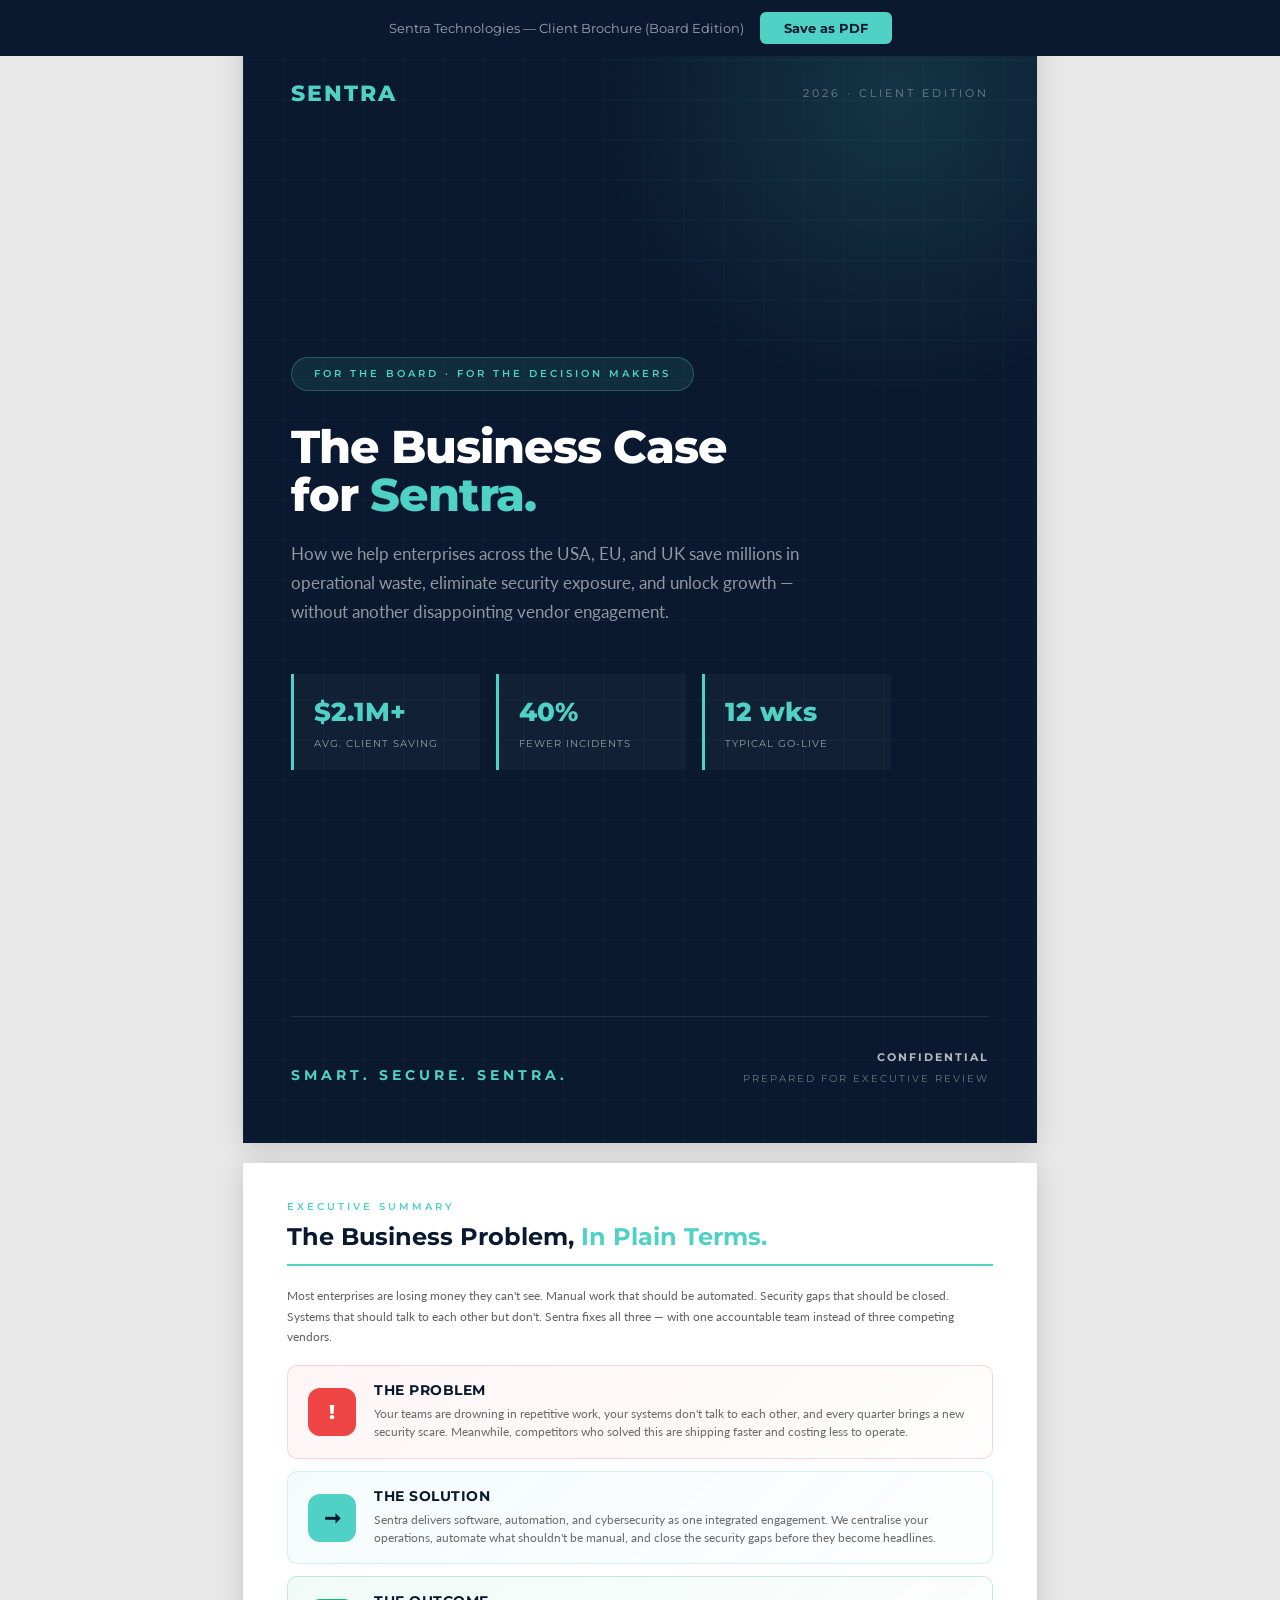
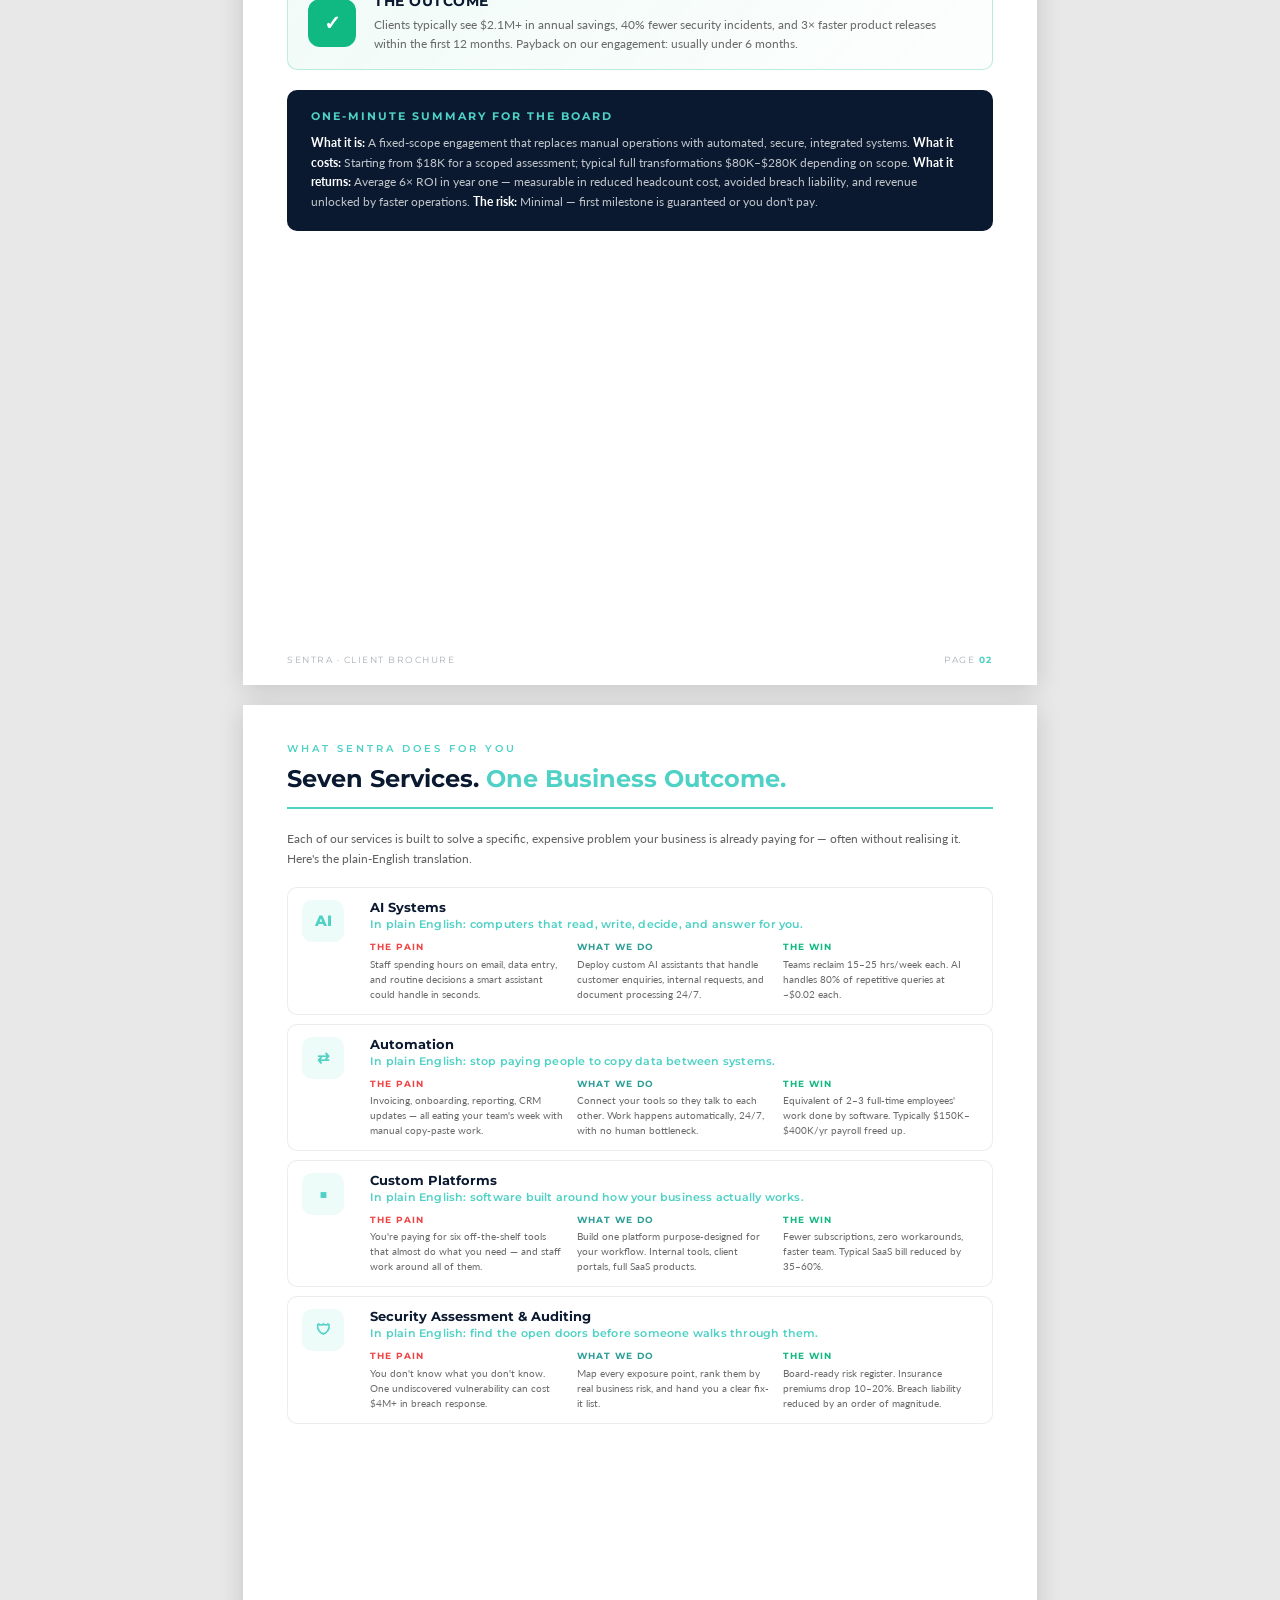
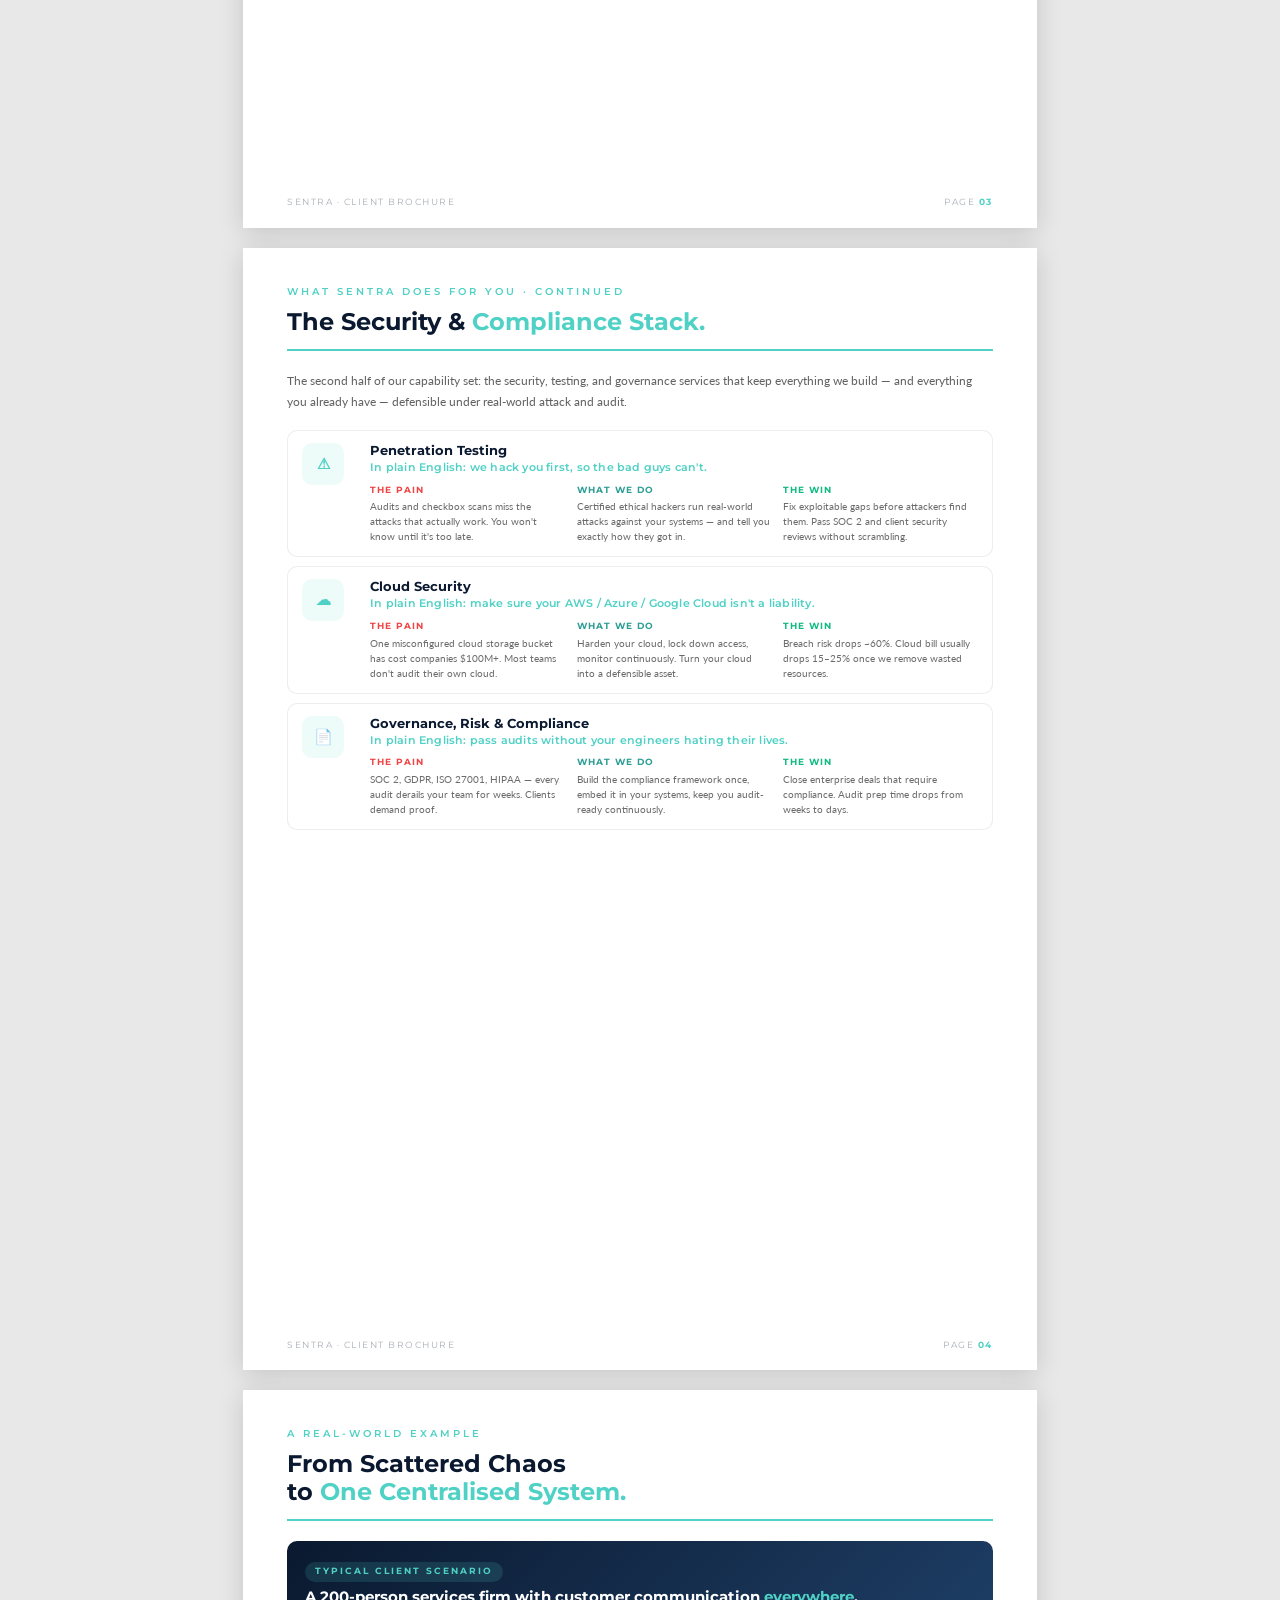
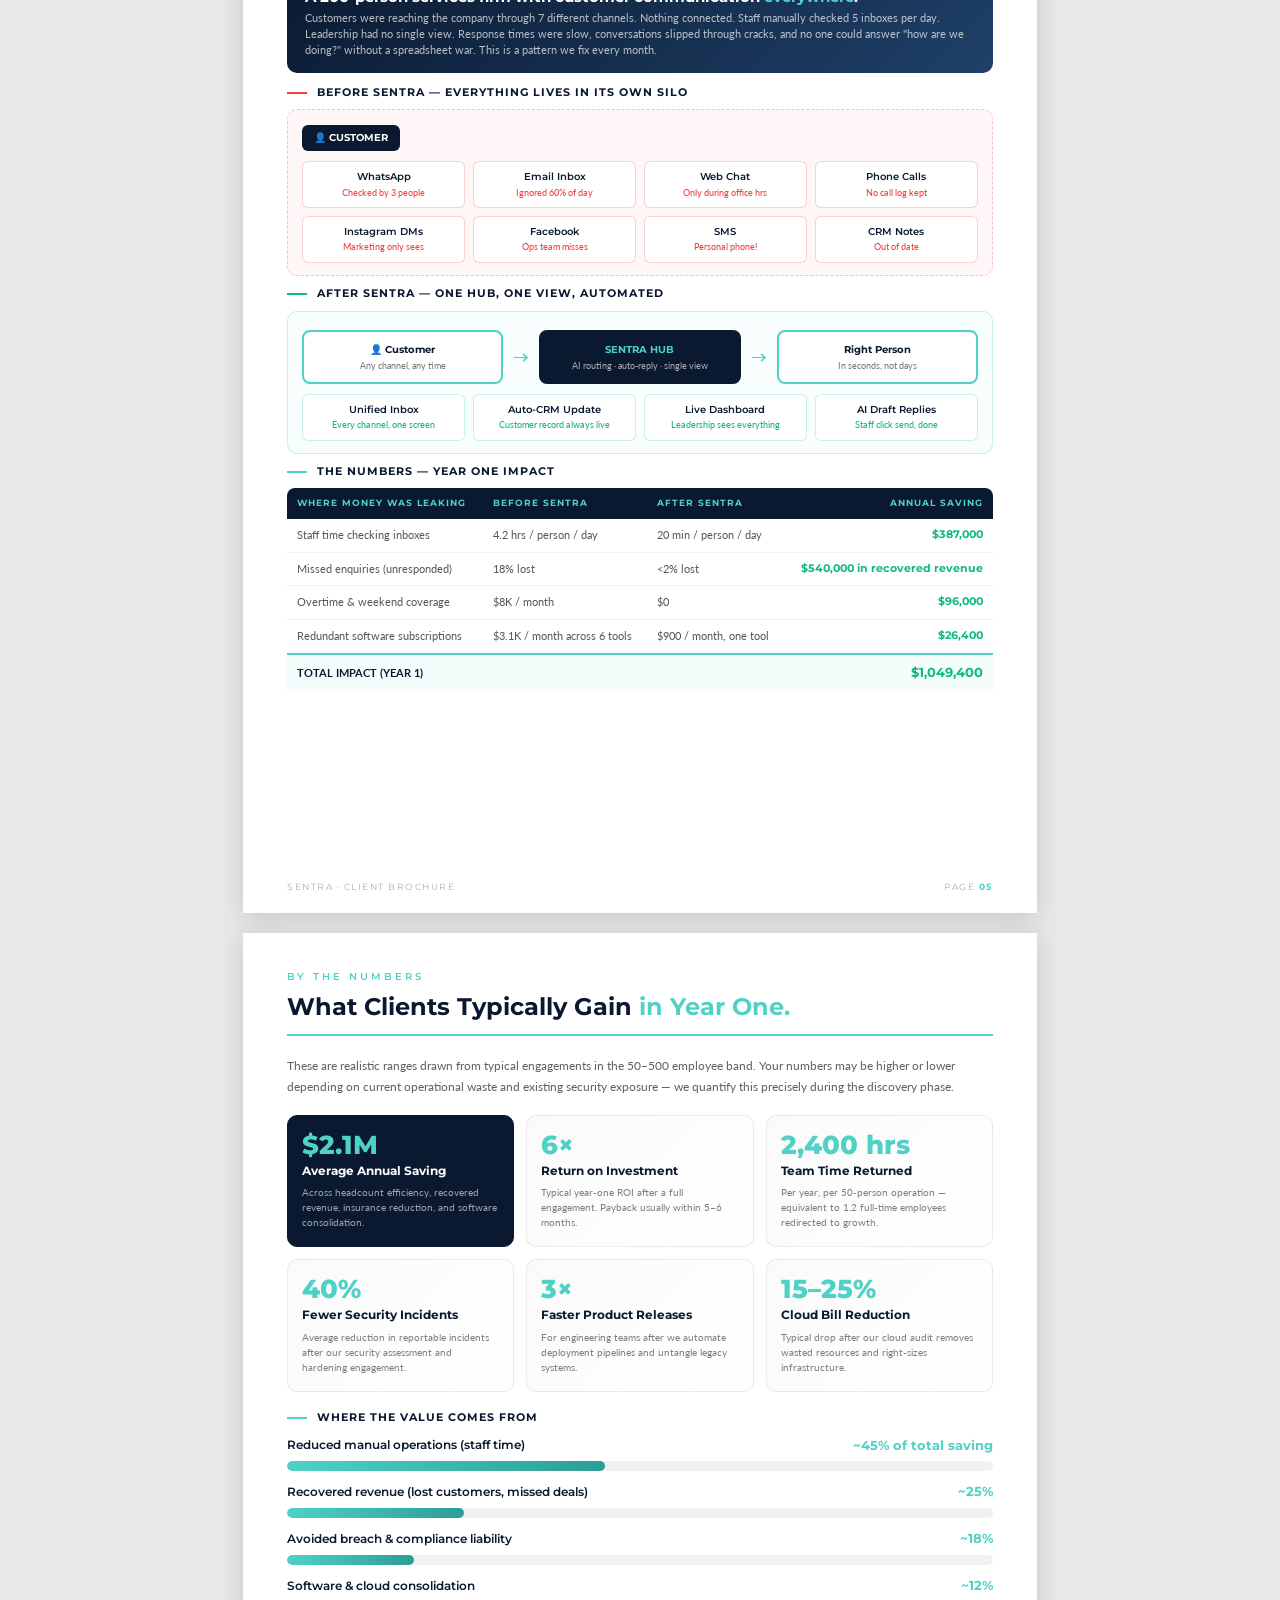
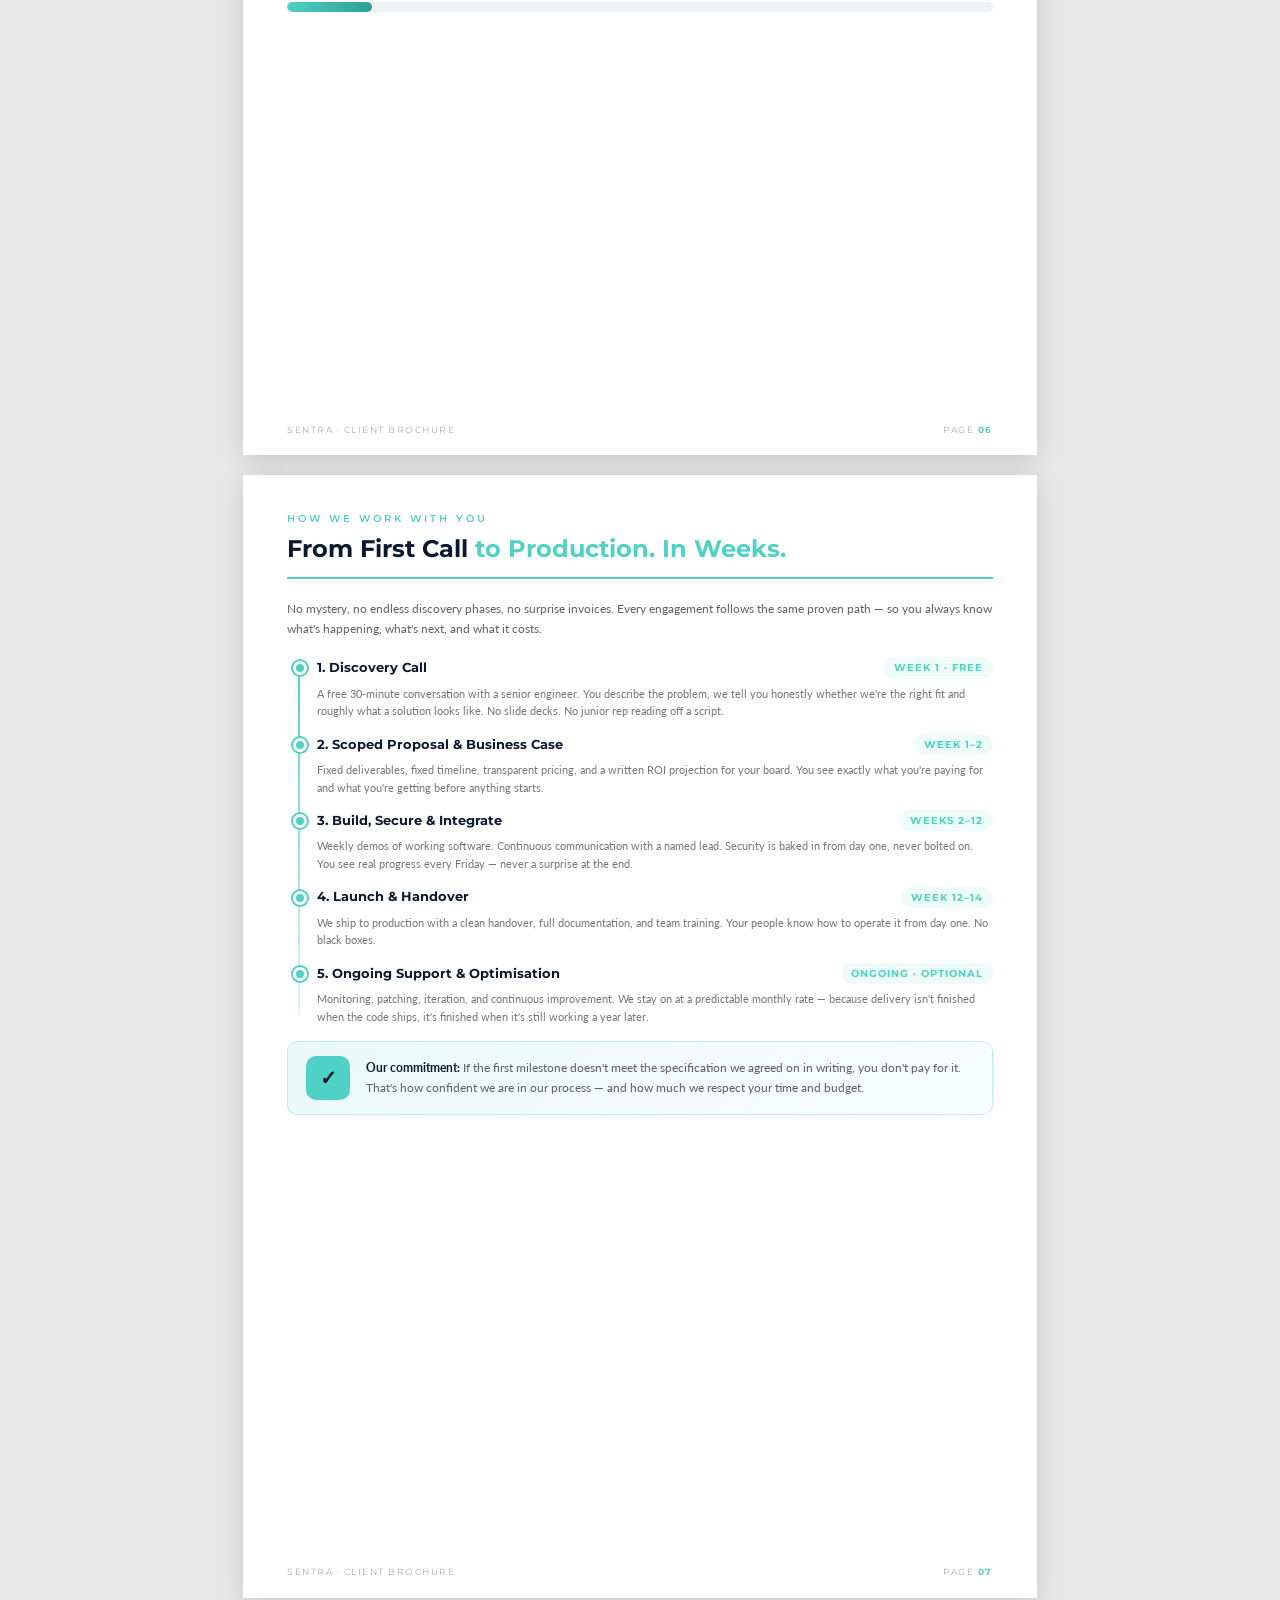
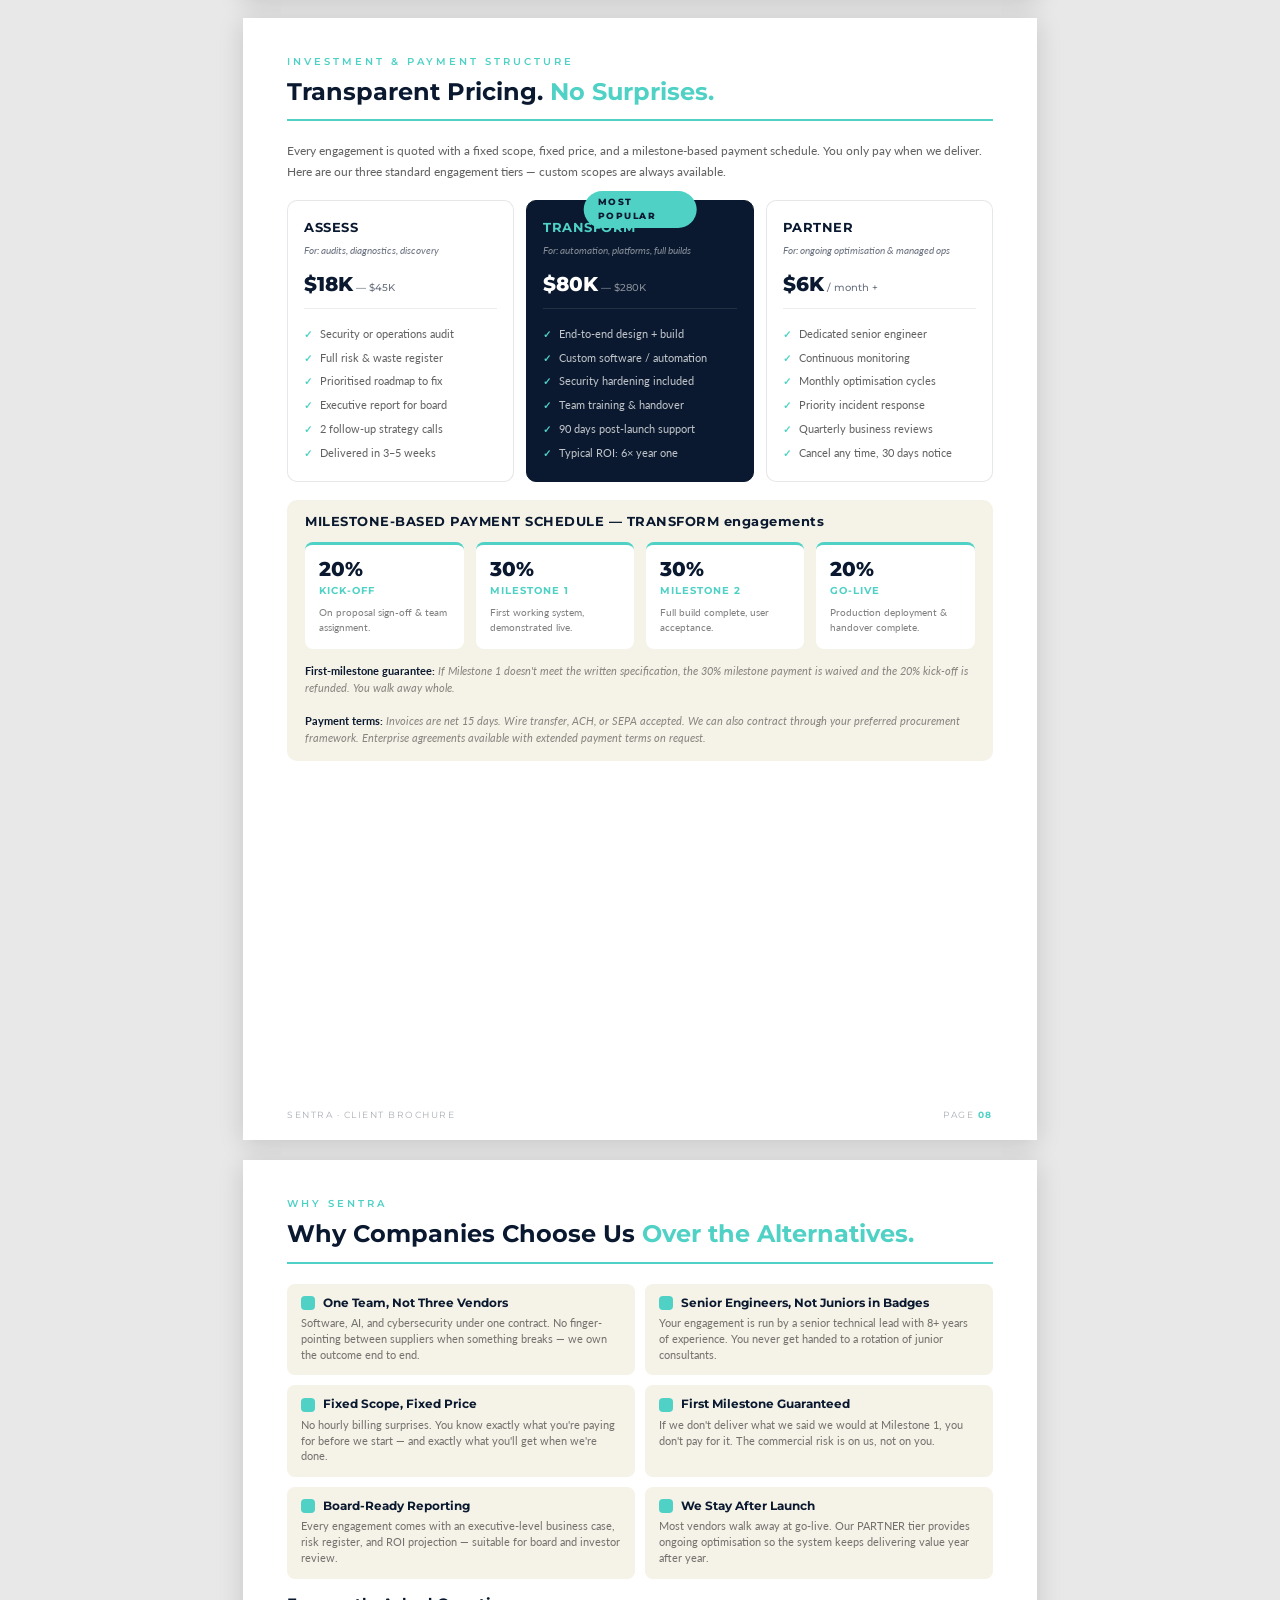
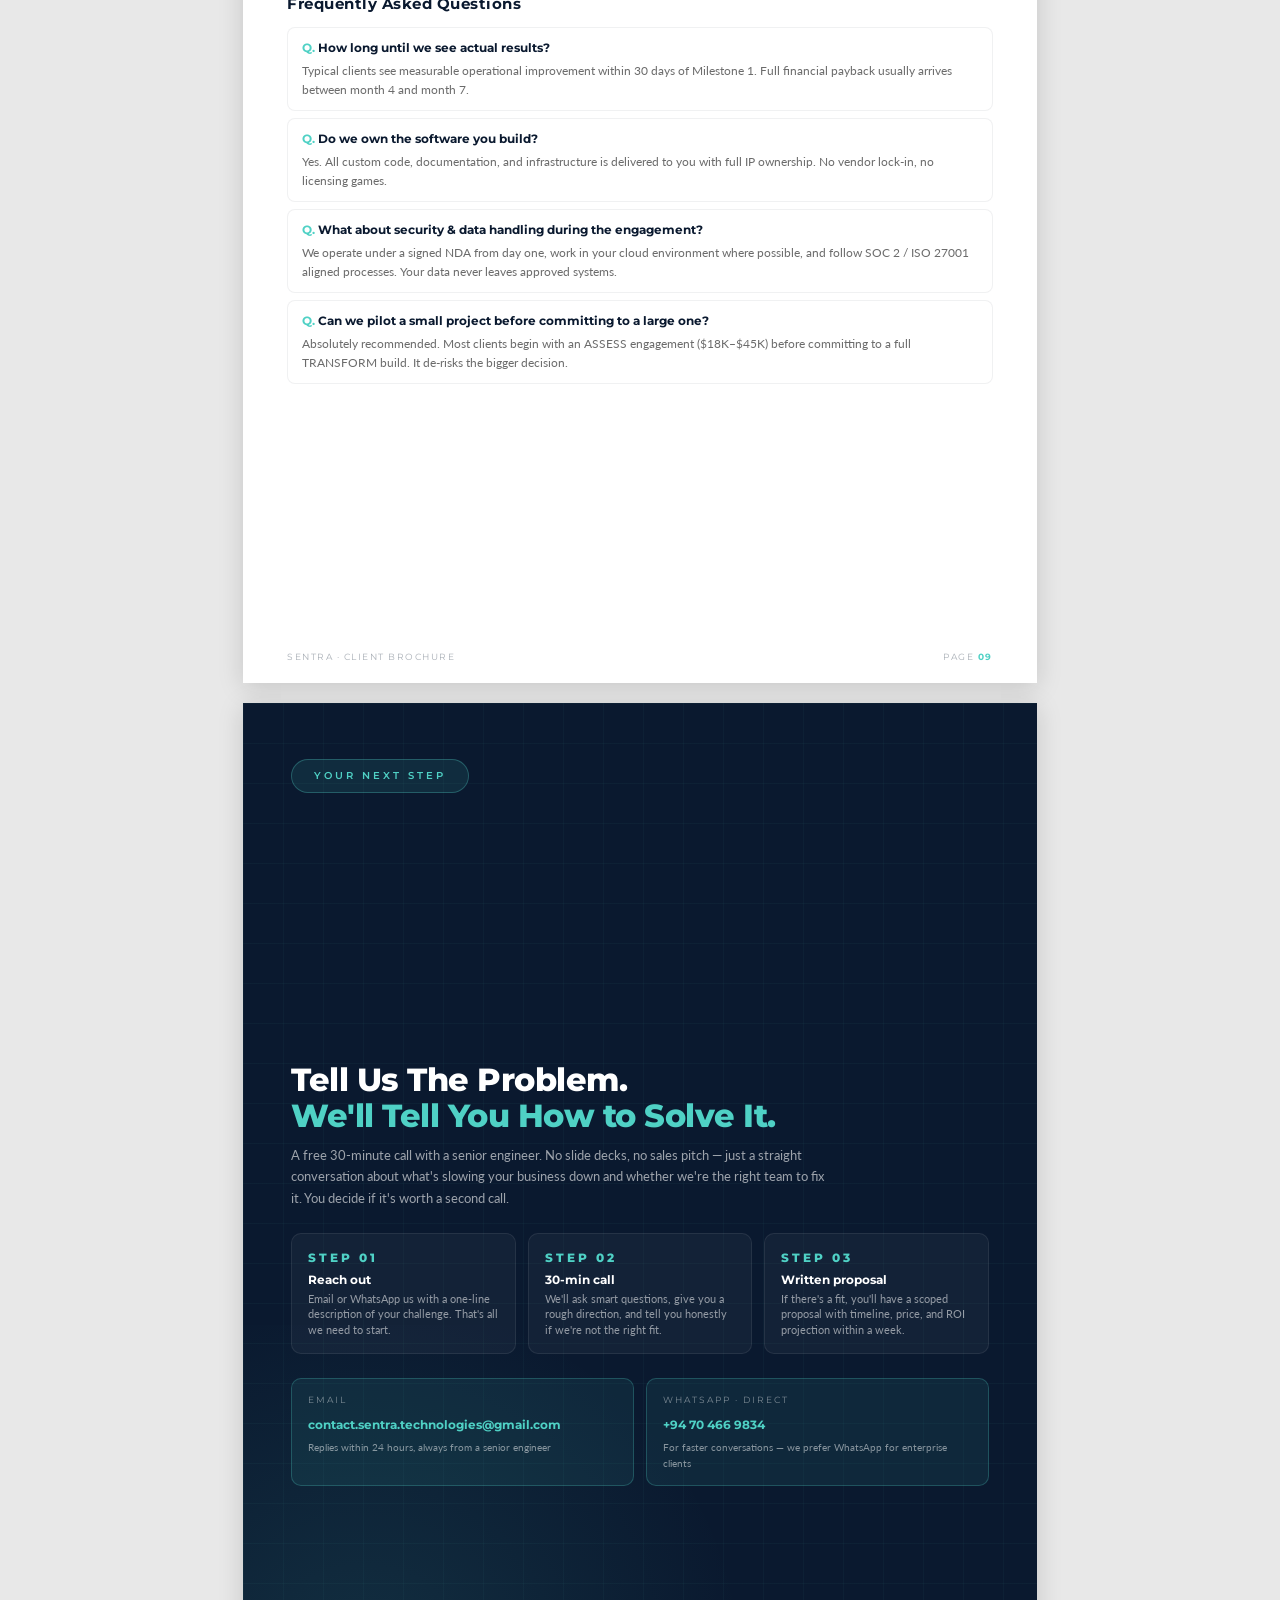
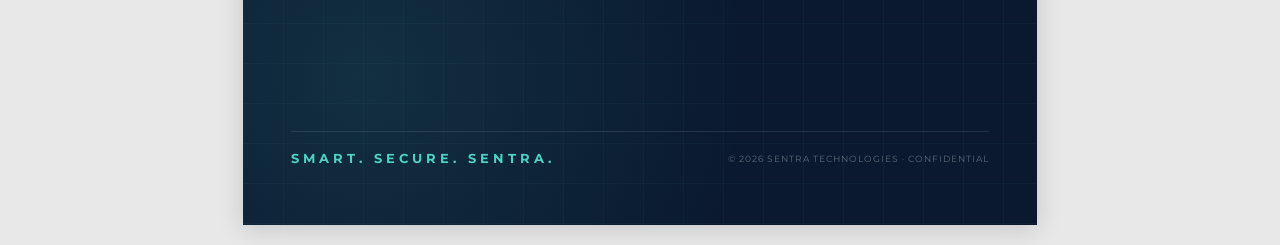
==== commit e65ecaf0: "Fix client brochure page overflow and layout alignment Split services page to avoid overflow, tighte" ====
--- a/brochure-client.html
+++ b/brochure-client.html
@@ -38,16 +38,19 @@
         h1, h2, h3, h4, h5 { font-family: 'Montserrat', sans-serif; line-height: 1.2; }
 
         .page {
-            width: 210mm; min-height: 297mm;
+            width: 210mm; height: 297mm;
             margin: 20px auto; background: var(--white);
             box-shadow: 0 4px 24px rgba(0,0,0,0.15);
             position: relative; overflow: hidden;
         }
-        .page-inner { padding: 50px 56px; }
+        .page-inner { padding: 36px 44px 60px; height: 100%; }
+        @media print {
+            .page { margin: 0; box-shadow: none; }
+        }
 
         /* Page number footer */
         .page-footer {
-            position: absolute; bottom: 20px; left: 56px; right: 56px;
+            position: absolute; bottom: 18px; left: 44px; right: 44px;
             display: flex; justify-content: space-between; align-items: center;
             font-family: 'Montserrat', sans-serif; font-size: 9px;
             color: rgba(10,25,47,0.35); letter-spacing: 1.5px; text-transform: uppercase;
@@ -58,8 +61,8 @@
         .cover {
             background: var(--primary);
             display: flex; flex-direction: column; justify-content: space-between;
-            padding: 70px 56px; position: relative; overflow: hidden;
-            min-height: 297mm;
+            padding: 56px 48px; position: relative; overflow: hidden;
+            height: 297mm;
         }
         .cover::before {
             content: ''; position: absolute; inset: 0;
@@ -94,8 +97,8 @@
             letter-spacing: 3px; text-transform: uppercase; margin-bottom: 32px;
         }
         .cover h1 {
-            color: var(--white); font-size: 52px; font-weight: 800;
-            line-height: 1.05; letter-spacing: -1px; margin-bottom: 24px;
+            color: var(--white); font-size: 46px; font-weight: 800;
+            line-height: 1.05; letter-spacing: -1px; margin-bottom: 20px;
         }
         .cover h1 span { color: var(--accent); }
         .cover-sub {
@@ -134,7 +137,7 @@
 
         /* ============ COMMON PAGE HEADER ============ */
         .page-header {
-            margin-bottom: 32px; padding-bottom: 18px;
+            margin-bottom: 20px; padding-bottom: 14px;
             border-bottom: 2px solid var(--accent);
         }
         .page-label {
@@ -143,31 +146,31 @@
             color: var(--accent); margin-bottom: 8px;
         }
         .page-title {
-            font-size: 28px; font-weight: 700; color: var(--primary); line-height: 1.15;
+            font-size: 24px; font-weight: 700; color: var(--primary); line-height: 1.15;
         }
         .page-title span { color: var(--accent); }
         .page-intro {
-            font-size: 13.5px; color: rgba(44,44,44,0.75);
-            line-height: 1.85; margin-bottom: 28px;
+            font-size: 12px; color: rgba(44,44,44,0.75);
+            line-height: 1.7; margin-bottom: 18px;
         }
 
         /* ============ PAGE 2: EXECUTIVE SUMMARY ============ */
         .exec-grid {
-            display: grid; grid-template-columns: 1fr; gap: 20px;
+            display: grid; grid-template-columns: 1fr; gap: 12px;
         }
         .exec-card {
-            padding: 24px 28px; border-radius: 12px;
+            padding: 16px 20px; border-radius: 10px;
             border: 1px solid rgba(10,25,47,0.08);
-            display: grid; grid-template-columns: 60px 1fr; gap: 24px;
+            display: grid; grid-template-columns: 48px 1fr; gap: 18px;
             align-items: center;
         }
         .exec-card.problem { background: linear-gradient(135deg, rgba(239,68,68,0.05), rgba(239,68,68,0.01)); border-color: rgba(239,68,68,0.2); }
         .exec-card.solution { background: linear-gradient(135deg, rgba(79,209,197,0.06), rgba(79,209,197,0.01)); border-color: rgba(79,209,197,0.25); }
         .exec-card.outcome { background: linear-gradient(135deg, rgba(16,185,129,0.06), rgba(16,185,129,0.01)); border-color: rgba(16,185,129,0.25); }
         .exec-icon {
-            width: 60px; height: 60px; border-radius: 14px;
+            width: 48px; height: 48px; border-radius: 12px;
             display: flex; align-items: center; justify-content: center;
-            font-family: 'Montserrat', sans-serif; font-weight: 800; font-size: 24px;
+            font-family: 'Montserrat', sans-serif; font-weight: 800; font-size: 20px;
         }
         .exec-card.problem .exec-icon { background: var(--danger); color: var(--white); }
         .exec-card.solution .exec-icon { background: var(--accent); color: var(--primary); }
@@ -176,82 +179,81 @@
             font-size: 14px; font-weight: 700; color: var(--primary); margin-bottom: 6px;
             letter-spacing: 0.5px;
         }
-        .exec-card p { font-size: 12.5px; color: rgba(44,44,44,0.7); line-height: 1.7; }
+        .exec-card p { font-size: 11.5px; color: rgba(44,44,44,0.7); line-height: 1.6; }
 
         .board-summary {
-            margin-top: 32px; padding: 28px 32px;
-            background: var(--primary); border-radius: 12px; color: var(--white);
+            margin-top: 20px; padding: 20px 24px;
+            background: var(--primary); border-radius: 10px; color: var(--white);
         }
         .board-summary h4 {
-            font-size: 12px; color: var(--accent); letter-spacing: 2px;
-            text-transform: uppercase; margin-bottom: 14px;
-        }
-        .board-summary p { font-size: 13px; line-height: 1.8; color: rgba(255,255,255,0.75); }
+            font-size: 11px; color: var(--accent); letter-spacing: 2px;
+            text-transform: uppercase; margin-bottom: 10px;
+        }
+        .board-summary p { font-size: 11.5px; line-height: 1.7; color: rgba(255,255,255,0.75); }
         .board-summary p strong { color: var(--white); }
 
         /* ============ PAGE 3: WHAT WE DO (translated) ============ */
-        .product-list { display: flex; flex-direction: column; gap: 18px; }
+        .product-list { display: flex; flex-direction: column; gap: 9px; }
         .product-row {
-            display: grid; grid-template-columns: 70px 1fr;
-            gap: 20px; padding: 20px 22px;
-            border-radius: 12px; border: 1px solid rgba(10,25,47,0.08);
+            display: grid; grid-template-columns: 54px 1fr;
+            gap: 14px; padding: 12px 14px;
+            border-radius: 10px; border: 1px solid rgba(10,25,47,0.08);
             background: var(--white);
         }
-        .product-row:hover { border-color: rgba(79,209,197,0.3); }
         .product-ico {
-            width: 52px; height: 52px; border-radius: 12px;
+            width: 42px; height: 42px; border-radius: 10px;
             background: rgba(79,209,197,0.1); color: var(--accent);
             display: flex; align-items: center; justify-content: center;
-            font-family: 'Montserrat', sans-serif; font-weight: 800; font-size: 18px;
+            font-family: 'Montserrat', sans-serif; font-weight: 800; font-size: 15px;
         }
         .product-body h4 {
-            font-size: 14px; font-weight: 700; color: var(--primary); margin-bottom: 4px;
+            font-size: 12.5px; font-weight: 700; color: var(--primary); margin-bottom: 2px;
         }
         .product-translate {
-            font-size: 11.5px; color: var(--accent);
+            font-size: 10.5px; color: var(--accent);
             font-family: 'Montserrat', sans-serif; font-weight: 600;
-            margin-bottom: 10px; letter-spacing: 0.3px;
+            margin-bottom: 6px; letter-spacing: 0.2px;
         }
         .product-rowline {
             display: grid; grid-template-columns: 1fr 1fr 1fr;
-            gap: 16px; margin-top: 10px;
+            gap: 12px; margin-top: 4px;
         }
         .product-cell {
-            font-size: 11px; line-height: 1.6;
+            font-size: 10px; line-height: 1.5;
         }
         .product-cell .k {
             display: block; font-family: 'Montserrat', sans-serif;
             font-weight: 700; color: var(--primary);
-            font-size: 10px; letter-spacing: 1px; text-transform: uppercase;
-            margin-bottom: 4px;
+            font-size: 9px; letter-spacing: 1px; text-transform: uppercase;
+            margin-bottom: 3px;
         }
         .product-cell.pain .k { color: var(--danger); }
         .product-cell.fix .k { color: var(--accent-dark); }
         .product-cell.win .k { color: var(--success); }
-        .product-cell p { color: rgba(44,44,44,0.7); font-size: 11px; }
+        .product-cell p { color: rgba(44,44,44,0.7); font-size: 10px; line-height: 1.5; }
 
         /* ============ PAGE 4-5: FLOW CHART CASE STUDY ============ */
         .case-hero {
             background: linear-gradient(135deg, var(--primary), var(--secondary));
-            color: var(--white); padding: 28px 32px; border-radius: 12px;
-            margin-bottom: 28px;
+            color: var(--white); padding: 14px 18px; border-radius: 10px;
+            margin-bottom: 12px;
         }
         .case-hero-label {
-            display: inline-block; padding: 4px 12px;
+            display: inline-block; padding: 3px 10px;
             background: rgba(79,209,197,0.15); color: var(--accent);
             border-radius: 50px; font-family: 'Montserrat', sans-serif;
-            font-size: 9px; font-weight: 700; letter-spacing: 2px;
-            text-transform: uppercase; margin-bottom: 14px;
+            font-size: 8.5px; font-weight: 700; letter-spacing: 2px;
+            text-transform: uppercase; margin-bottom: 6px;
         }
         .case-hero h3 {
-            font-size: 22px; font-weight: 700; margin-bottom: 10px;
+            font-size: 15px; font-weight: 700; margin-bottom: 4px;
         }
         .case-hero h3 span { color: var(--accent); }
-        .case-hero p { font-size: 13px; color: rgba(255,255,255,0.7); line-height: 1.7; }
+        .case-hero p { font-size: 10.5px; color: rgba(255,255,255,0.7); line-height: 1.55; }
 
         .flow-title {
-            font-family: 'Montserrat', sans-serif; font-size: 12px;
-            font-weight: 700; color: var(--primary); margin-bottom: 14px;
+            font-family: 'Montserrat', sans-serif; font-size: 10.5px;
+            font-weight: 700; color: var(--primary); margin-bottom: 8px;
             letter-spacing: 1px; text-transform: uppercase;
             display: flex; align-items: center; gap: 10px;
         }
@@ -264,55 +266,55 @@
         /* BEFORE (messy) */
         .flow-before {
             background: rgba(239,68,68,0.04); border: 1px dashed rgba(239,68,68,0.3);
-            border-radius: 12px; padding: 20px; margin-bottom: 18px;
+            border-radius: 10px; padding: 12px 14px; margin-bottom: 10px;
             position: relative;
         }
         .flow-customer {
-            display: inline-block; padding: 8px 16px;
-            background: var(--primary); color: var(--white); border-radius: 8px;
-            font-family: 'Montserrat', sans-serif; font-size: 11px; font-weight: 700;
-            margin-bottom: 16px;
+            display: inline-block; padding: 5px 12px;
+            background: var(--primary); color: var(--white); border-radius: 6px;
+            font-family: 'Montserrat', sans-serif; font-size: 10px; font-weight: 700;
+            margin-bottom: 10px;
         }
         .chaos-grid {
-            display: grid; grid-template-columns: repeat(4, 1fr); gap: 10px;
+            display: grid; grid-template-columns: repeat(4, 1fr); gap: 8px;
         }
         .chaos-node {
-            padding: 10px 12px; border-radius: 8px;
+            padding: 7px 8px; border-radius: 6px;
             background: var(--white); border: 1px solid rgba(239,68,68,0.25);
-            font-family: 'Montserrat', sans-serif; font-size: 10px;
+            font-family: 'Montserrat', sans-serif; font-size: 9.5px;
             font-weight: 600; color: var(--primary); text-align: center;
             position: relative;
         }
         .chaos-node .sub {
-            display: block; font-weight: 500; font-size: 9px;
-            color: var(--danger); margin-top: 3px; letter-spacing: 0;
+            display: block; font-weight: 500; font-size: 8.5px;
+            color: var(--danger); margin-top: 2px; letter-spacing: 0;
             text-transform: none; font-family: 'Lato', sans-serif;
         }
         .chaos-problems {
-            display: grid; grid-template-columns: repeat(3, 1fr); gap: 12px;
-            margin-top: 16px;
+            display: grid; grid-template-columns: repeat(3, 1fr); gap: 8px;
+            margin-top: 10px;
         }
         .chaos-prob {
-            padding: 10px 12px; background: var(--white);
-            border-left: 3px solid var(--danger); font-size: 11px;
-            color: rgba(44,44,44,0.75); line-height: 1.5;
-        }
-        .chaos-prob strong { display: block; color: var(--danger); font-size: 10px;
+            padding: 7px 10px; background: var(--white);
+            border-left: 3px solid var(--danger); font-size: 10px;
+            color: rgba(44,44,44,0.75); line-height: 1.45;
+        }
+        .chaos-prob strong { display: block; color: var(--danger); font-size: 9px;
             font-family: 'Montserrat', sans-serif; margin-bottom: 2px;
             letter-spacing: 0.5px; text-transform: uppercase; }
 
         /* AFTER (clean) */
         .flow-after {
             background: rgba(79,209,197,0.04); border: 1px solid rgba(79,209,197,0.3);
-            border-radius: 12px; padding: 22px; margin-bottom: 18px;
+            border-radius: 10px; padding: 12px 14px; margin-bottom: 10px;
             position: relative;
         }
         .clean-flow {
-            display: grid; grid-template-columns: 1fr 30px 1fr 30px 1fr;
-            align-items: center; gap: 8px; margin: 10px 0 18px;
+            display: grid; grid-template-columns: 1fr 24px 1fr 24px 1fr;
+            align-items: center; gap: 6px; margin: 6px 0 10px;
         }
         .clean-node {
-            padding: 14px 10px; border-radius: 10px;
+            padding: 10px 8px; border-radius: 8px;
             background: var(--white); border: 2px solid var(--accent);
             text-align: center;
         }
@@ -320,47 +322,47 @@
             background: var(--primary); border-color: var(--primary); color: var(--white);
         }
         .clean-node .n-title {
-            font-family: 'Montserrat', sans-serif; font-size: 11px;
-            font-weight: 700; color: var(--primary); margin-bottom: 4px;
+            font-family: 'Montserrat', sans-serif; font-size: 10px;
+            font-weight: 700; color: var(--primary); margin-bottom: 3px;
         }
         .clean-node.hub .n-title { color: var(--accent); }
         .clean-node .n-sub {
-            font-size: 9.5px; color: rgba(44,44,44,0.65); line-height: 1.4;
+            font-size: 8.5px; color: rgba(44,44,44,0.65); line-height: 1.3;
         }
         .clean-node.hub .n-sub { color: rgba(255,255,255,0.65); }
         .arrow {
-            text-align: center; color: var(--accent); font-size: 18px; font-weight: 700;
+            text-align: center; color: var(--accent); font-size: 16px; font-weight: 700;
         }
         .output-row {
-            display: grid; grid-template-columns: repeat(4, 1fr); gap: 10px;
+            display: grid; grid-template-columns: repeat(4, 1fr); gap: 8px;
         }
         .output-node {
-            padding: 10px 8px; border-radius: 8px;
+            padding: 7px 6px; border-radius: 6px;
             background: var(--white); border: 1px solid rgba(79,209,197,0.3);
-            font-family: 'Montserrat', sans-serif; font-size: 10px;
+            font-family: 'Montserrat', sans-serif; font-size: 9.5px;
             font-weight: 600; color: var(--primary); text-align: center;
         }
         .output-node .sub {
-            display: block; font-weight: 500; font-size: 9px;
-            color: var(--success); margin-top: 3px;
+            display: block; font-weight: 500; font-size: 8.5px;
+            color: var(--success); margin-top: 2px;
             font-family: 'Lato', sans-serif; text-transform: none;
         }
 
         /* Savings table */
         .savings-table {
-            width: 100%; border-collapse: collapse; margin-top: 8px;
-            font-size: 11.5px;
+            width: 100%; border-collapse: collapse; margin-top: 6px;
+            font-size: 10.5px;
         }
         .savings-table thead th {
             background: var(--primary); color: var(--accent);
-            padding: 12px; text-align: left;
-            font-family: 'Montserrat', sans-serif; font-size: 10px;
+            padding: 8px 10px; text-align: left;
+            font-family: 'Montserrat', sans-serif; font-size: 9px;
             letter-spacing: 1px; text-transform: uppercase;
         }
         .savings-table thead th:first-child { border-top-left-radius: 8px; }
         .savings-table thead th:last-child { border-top-right-radius: 8px; text-align: right; }
         .savings-table tbody td {
-            padding: 12px; border-bottom: 1px solid rgba(10,25,47,0.06);
+            padding: 8px 10px; border-bottom: 1px solid rgba(10,25,47,0.06);
             color: rgba(44,44,44,0.8);
         }
         .savings-table tbody td:last-child {
@@ -373,29 +375,29 @@
             border-top: 2px solid var(--accent);
         }
         .savings-table tbody tr:last-child td:last-child {
-            color: var(--success); font-size: 14px;
+            color: var(--success); font-size: 12.5px;
         }
 
         /* ============ PAGE 6: FIGURES ============ */
         .figures-grid {
-            display: grid; grid-template-columns: repeat(2, 1fr);
-            gap: 16px; margin-bottom: 24px;
+            display: grid; grid-template-columns: repeat(3, 1fr);
+            gap: 12px; margin-bottom: 18px;
         }
         .fig-card {
-            padding: 24px; border-radius: 12px;
+            padding: 16px 14px; border-radius: 10px;
             border: 1px solid rgba(10,25,47,0.08);
             background: linear-gradient(135deg, #fafafa, var(--white));
         }
         .fig-card .fig-num {
             font-family: 'Montserrat', sans-serif; font-weight: 800;
-            font-size: 36px; color: var(--accent); line-height: 1; margin-bottom: 6px;
+            font-size: 26px; color: var(--accent); line-height: 1; margin-bottom: 4px;
         }
         .fig-card .fig-label {
             font-family: 'Montserrat', sans-serif; font-weight: 700;
-            font-size: 13px; color: var(--primary); margin-bottom: 8px;
+            font-size: 11.5px; color: var(--primary); margin-bottom: 5px;
         }
         .fig-card .fig-desc {
-            font-size: 11px; color: rgba(44,44,44,0.6); line-height: 1.6;
+            font-size: 10px; color: rgba(44,44,44,0.6); line-height: 1.5;
         }
         .fig-card.primary {
             background: var(--primary); border-color: var(--primary);
@@ -404,9 +406,9 @@
         .fig-card.primary .fig-label { color: var(--white); }
         .fig-card.primary .fig-desc { color: rgba(255,255,255,0.6); }
 
-        .impact-bars { margin-top: 8px; }
+        .impact-bars { margin-top: 6px; }
         .impact-bar {
-            margin-bottom: 16px;
+            margin-bottom: 10px;
         }
         .impact-bar-label {
             display: flex; justify-content: space-between; align-items: center;
@@ -438,7 +440,7 @@
             width: 2px; background: linear-gradient(to bottom, var(--accent), rgba(79,209,197,0.2));
         }
         .engage-step {
-            position: relative; margin-bottom: 22px;
+            position: relative; margin-bottom: 14px;
         }
         .engage-step::before {
             content: ''; position: absolute; left: -24px; top: 4px;
@@ -451,7 +453,7 @@
             margin-bottom: 6px;
         }
         .engage-step h4 {
-            font-size: 14px; font-weight: 700; color: var(--primary);
+            font-size: 13px; font-weight: 700; color: var(--primary);
         }
         .engage-step .week {
             font-family: 'Montserrat', sans-serif; font-size: 9.5px;
@@ -459,10 +461,10 @@
             padding: 3px 10px; background: rgba(79,209,197,0.1);
             border-radius: 50px; letter-spacing: 1px; text-transform: uppercase;
         }
-        .engage-step p { font-size: 12px; color: rgba(44,44,44,0.65); line-height: 1.7; }
+        .engage-step p { font-size: 11px; color: rgba(44,44,44,0.65); line-height: 1.6; }
 
         .guarantee-bar {
-            margin-top: 24px; padding: 20px 24px;
+            margin-top: 16px; padding: 14px 18px;
             background: linear-gradient(135deg, rgba(79,209,197,0.12), rgba(79,209,197,0.04));
             border: 1px solid rgba(79,209,197,0.3); border-radius: 10px;
             display: flex; align-items: center; gap: 16px;
@@ -480,17 +482,16 @@
 
         /* ============ PAGE 8: PAYMENT ============ */
         .tier-grid {
-            display: grid; grid-template-columns: repeat(3, 1fr); gap: 14px;
-            margin-bottom: 24px;
+            display: grid; grid-template-columns: repeat(3, 1fr); gap: 12px;
+            margin-bottom: 18px;
         }
         .tier-card {
-            padding: 22px 20px; border-radius: 12px;
+            padding: 16px 16px; border-radius: 10px;
             border: 1px solid rgba(10,25,47,0.1);
             background: var(--white); position: relative;
         }
         .tier-card.featured {
             background: var(--primary); border-color: var(--primary);
-            transform: scale(1.03);
         }
         .tier-card.featured .tier-feat-tag {
             position: absolute; top: -10px; left: 50%; transform: translateX(-50%);
@@ -512,7 +513,7 @@
         .tier-card.featured .tier-for { color: rgba(255,255,255,0.5); }
         .tier-price {
             font-family: 'Montserrat', sans-serif; font-weight: 800;
-            font-size: 24px; color: var(--primary); line-height: 1; margin-bottom: 4px;
+            font-size: 20px; color: var(--primary); line-height: 1; margin-bottom: 4px;
         }
         .tier-card.featured .tier-price { color: var(--white); }
         .tier-price .per {
@@ -535,8 +536,8 @@
         }
 
         .pay-schedule {
-            margin-top: 12px;
-            background: var(--light); border-radius: 12px; padding: 20px 24px;
+            margin-top: 8px;
+            background: var(--light); border-radius: 10px; padding: 14px 18px;
         }
         .pay-schedule h4 {
             font-size: 13px; font-weight: 700; color: var(--primary);
@@ -570,11 +571,11 @@
 
         /* ============ PAGE 9: WHY + FAQ ============ */
         .why-grid {
-            display: grid; grid-template-columns: 1fr 1fr; gap: 14px;
-            margin-bottom: 24px;
+            display: grid; grid-template-columns: 1fr 1fr; gap: 10px;
+            margin-bottom: 16px;
         }
         .why-card {
-            padding: 18px 20px; border-radius: 10px;
+            padding: 12px 14px; border-radius: 8px;
             background: var(--light);
         }
         .why-card h5 {
@@ -585,12 +586,12 @@
             content: ''; width: 14px; height: 14px; border-radius: 4px;
             background: var(--accent); flex-shrink: 0;
         }
-        .why-card p { font-size: 11px; color: rgba(44,44,44,0.65); line-height: 1.6; }
-
-        .faq-list { margin-top: 10px; }
+        .why-card p { font-size: 10.5px; color: rgba(44,44,44,0.65); line-height: 1.5; }
+
+        .faq-list { margin-top: 6px; }
         .faq-item {
-            padding: 14px 18px; margin-bottom: 10px;
-            border-radius: 10px; background: var(--white);
+            padding: 10px 14px; margin-bottom: 7px;
+            border-radius: 8px; background: var(--white);
             border: 1px solid rgba(10,25,47,0.06);
         }
         .faq-q {
@@ -602,9 +603,9 @@
 
         /* ============ PAGE 10: CTA ============ */
         .cta-page {
-            background: var(--primary); min-height: 297mm;
+            background: var(--primary); height: 297mm;
             display: flex; flex-direction: column; justify-content: space-between;
-            padding: 70px 56px; position: relative; overflow: hidden;
+            padding: 56px 48px; position: relative; overflow: hidden;
         }
         .cta-page::before {
             content: ''; position: absolute; inset: 0;
@@ -615,46 +616,46 @@
         }
         .cta-page::after {
             content: ''; position: absolute;
-            bottom: -30%; left: -20%; width: 700px; height: 700px;
-            background: radial-gradient(circle, rgba(79, 209, 197, 0.12), transparent 70%);
-            border-radius: 50%;
+            bottom: 0; left: -20%; width: 700px; height: 500px;
+            background: radial-gradient(circle at 40% 70%, rgba(79, 209, 197, 0.12), transparent 70%);
+            pointer-events: none;
         }
         .cta-top, .cta-mid, .cta-bot { position: relative; z-index: 1; }
         .cta-top .cover-badge { margin-bottom: 24px; }
         .cta-mid h2 {
-            color: var(--white); font-size: 42px; font-weight: 800;
-            line-height: 1.1; margin-bottom: 18px; letter-spacing: -0.5px;
+            color: var(--white); font-size: 32px; font-weight: 800;
+            line-height: 1.1; margin-bottom: 12px; letter-spacing: -0.5px;
         }
         .cta-mid h2 span { color: var(--accent); }
         .cta-mid .lead {
-            color: rgba(255,255,255,0.6); font-size: 15px;
-            max-width: 540px; line-height: 1.75; margin-bottom: 40px;
+            color: rgba(255,255,255,0.6); font-size: 13px;
+            max-width: 540px; line-height: 1.65; margin-bottom: 24px;
         }
 
         .cta-steps {
-            display: grid; grid-template-columns: repeat(3, 1fr); gap: 16px;
-            margin-bottom: 40px;
+            display: grid; grid-template-columns: repeat(3, 1fr); gap: 12px;
+            margin-bottom: 24px;
         }
         .cta-step {
-            padding: 20px; background: rgba(255,255,255,0.04);
-            border: 1px solid rgba(255,255,255,0.08); border-radius: 12px;
+            padding: 14px 16px; background: rgba(255,255,255,0.04);
+            border: 1px solid rgba(255,255,255,0.08); border-radius: 10px;
         }
         .cta-step-num {
             font-family: 'Montserrat', sans-serif; font-weight: 800;
-            font-size: 14px; color: var(--accent); margin-bottom: 8px;
+            font-size: 12px; color: var(--accent); margin-bottom: 6px;
             letter-spacing: 3px;
         }
         .cta-step h5 {
-            font-size: 13px; font-weight: 700; color: var(--white); margin-bottom: 6px;
-        }
-        .cta-step p { font-size: 11px; color: rgba(255,255,255,0.55); line-height: 1.6; }
+            font-size: 12px; font-weight: 700; color: var(--white); margin-bottom: 4px;
+        }
+        .cta-step p { font-size: 10.5px; color: rgba(255,255,255,0.55); line-height: 1.5; }
 
         .cta-contact {
-            display: grid; grid-template-columns: 1fr 1fr; gap: 16px;
+            display: grid; grid-template-columns: 1fr 1fr; gap: 12px;
         }
         .cta-contact-card {
-            padding: 22px; background: rgba(79,209,197,0.08);
-            border: 1px solid rgba(79,209,197,0.25); border-radius: 12px;
+            padding: 14px 16px; background: rgba(79,209,197,0.08);
+            border: 1px solid rgba(79,209,197,0.25); border-radius: 10px;
         }
         .cta-contact-card .cc-label {
             font-family: 'Montserrat', sans-serif; font-size: 9px;
@@ -662,15 +663,15 @@
             text-transform: uppercase; margin-bottom: 8px;
         }
         .cta-contact-card .cc-value {
-            font-family: 'Montserrat', sans-serif; font-size: 14px;
-            font-weight: 700; color: var(--accent);
+            font-family: 'Montserrat', sans-serif; font-size: 12px;
+            font-weight: 700; color: var(--accent); word-break: break-word;
         }
         .cta-contact-card .cc-sub {
-            font-size: 11px; color: rgba(255,255,255,0.5); margin-top: 4px;
+            font-size: 10px; color: rgba(255,255,255,0.5); margin-top: 4px;
         }
 
         .cta-bot {
-            padding-top: 28px; border-top: 1px solid rgba(255,255,255,0.1);
+            padding-top: 16px; border-top: 1px solid rgba(255,255,255,0.1);
             display: flex; justify-content: space-between; align-items: center;
         }
         .cta-bot .sl {
@@ -862,6 +863,25 @@
                 </div>
             </div>
 
+        </div>
+    </div>
+    <div class="page-footer">
+        <span>SENTRA &middot; CLIENT BROCHURE</span>
+        <span>PAGE <strong>03</strong></span>
+    </div>
+</div>
+
+<!-- PAGE 3b: Services continued -->
+<div class="page">
+    <div class="page-inner">
+        <div class="page-header">
+            <div class="page-label">What Sentra Does For You &middot; Continued</div>
+            <h2 class="page-title">The Security &amp; <span>Compliance Stack.</span></h2>
+        </div>
+        <p class="page-intro">
+            The second half of our capability set: the security, testing, and governance services that keep everything we build &mdash; and everything you already have &mdash; defensible under real-world attack and audit.
+        </p>
+        <div class="product-list">
             <div class="product-row">
                 <div class="product-ico">&#9888;</div>
                 <div class="product-body">
@@ -905,12 +925,12 @@
     </div>
     <div class="page-footer">
         <span>SENTRA &middot; CLIENT BROCHURE</span>
-        <span>PAGE <strong>03</strong></span>
+        <span>PAGE <strong>04</strong></span>
     </div>
 </div>
 
 <!-- ====================================================== -->
-<!-- PAGE 4: FLOW CHART CASE STUDY                          -->
+<!-- PAGE 5: FLOW CHART CASE STUDY                          -->
 <!-- ====================================================== -->
 <div class="page">
     <div class="page-inner">
@@ -940,11 +960,6 @@
                 <div class="chaos-node">Facebook<span class="sub">Ops team misses</span></div>
                 <div class="chaos-node">SMS<span class="sub">Personal phone!</span></div>
                 <div class="chaos-node">CRM Notes<span class="sub">Out of date</span></div>
-            </div>
-            <div class="chaos-problems">
-                <div class="chaos-prob"><strong>Cost of chaos</strong>Staff spend 4.2 hrs/day checking inboxes that should check themselves.</div>
-                <div class="chaos-prob"><strong>Missed revenue</strong>18% of customer enquiries went unanswered &gt;24h. Many never bought.</div>
-                <div class="chaos-prob"><strong>Blind leadership</strong>Zero visibility. No reports. No idea which channel drives sales.</div>
             </div>
         </div>
 
@@ -1022,7 +1037,7 @@
     </div>
     <div class="page-footer">
         <span>SENTRA &middot; CLIENT BROCHURE</span>
-        <span>PAGE <strong>04</strong></span>
+        <span>PAGE <strong>05</strong></span>
     </div>
 </div>
 
@@ -1095,7 +1110,7 @@
     </div>
     <div class="page-footer">
         <span>SENTRA &middot; CLIENT BROCHURE</span>
-        <span>PAGE <strong>05</strong></span>
+        <span>PAGE <strong>06</strong></span>
     </div>
 </div>
 
@@ -1158,7 +1173,7 @@
     </div>
     <div class="page-footer">
         <span>SENTRA &middot; CLIENT BROCHURE</span>
-        <span>PAGE <strong>06</strong></span>
+        <span>PAGE <strong>07</strong></span>
     </div>
 </div>
 
@@ -1255,7 +1270,7 @@
     </div>
     <div class="page-footer">
         <span>SENTRA &middot; CLIENT BROCHURE</span>
-        <span>PAGE <strong>07</strong></span>
+        <span>PAGE <strong>08</strong></span>
     </div>
 </div>
 
@@ -1318,7 +1333,7 @@
     </div>
     <div class="page-footer">
         <span>SENTRA &middot; CLIENT BROCHURE</span>
-        <span>PAGE <strong>08</strong></span>
+        <span>PAGE <strong>09</strong></span>
     </div>
 </div>
 
